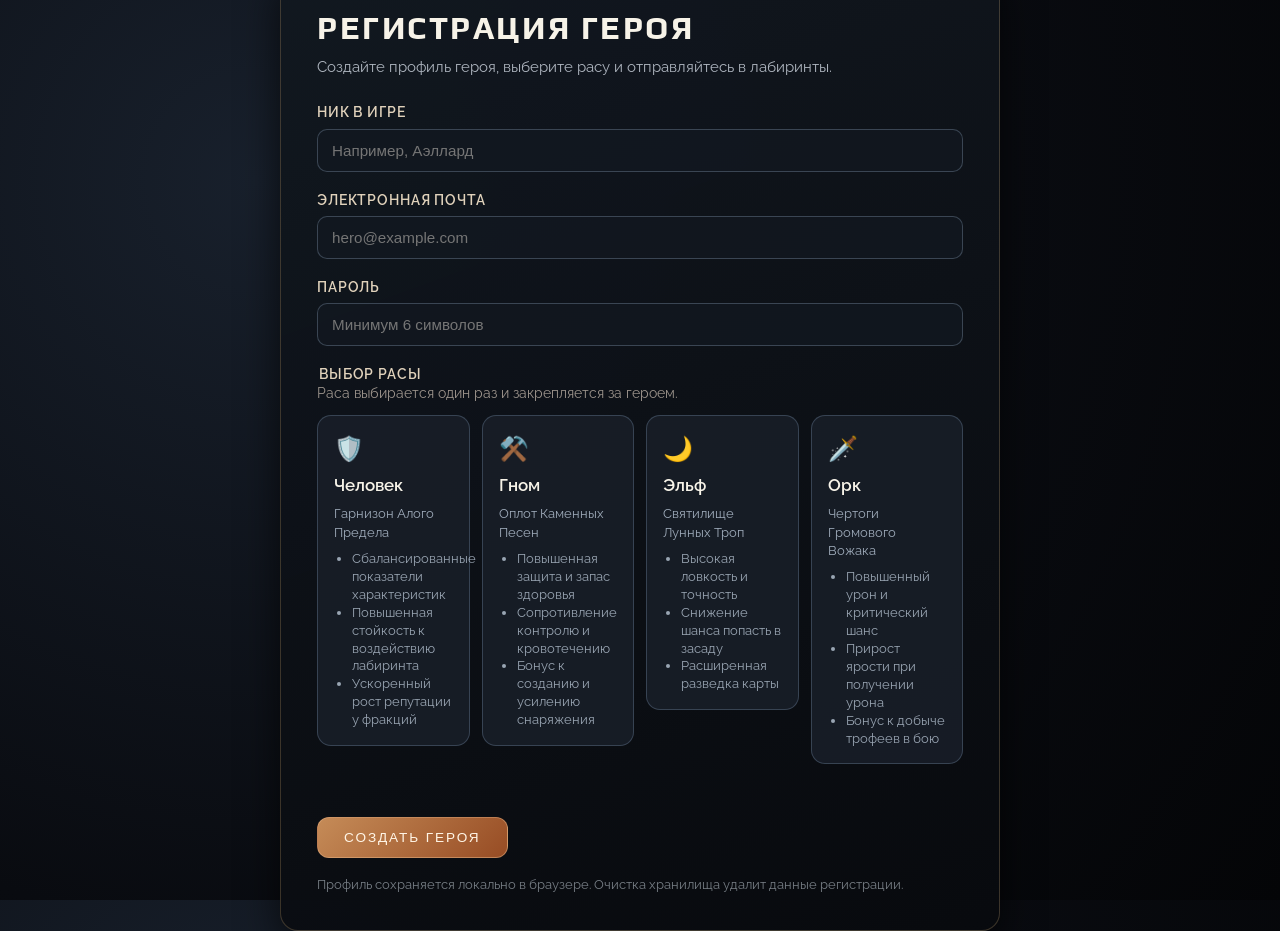
==== index.html @ 2b5ee511 "Reflow status controls and compress top panels" ====
<!DOCTYPE html>
<html lang="ru">
<head>
  <meta charset="UTF-8">
  <meta name="viewport" content="width=device-width, initial-scale=1.0">
  <title>Игровой клиент</title>
  <link rel="preconnect" href="https://fonts.googleapis.com">
  <link rel="preconnect" href="https://fonts.gstatic.com" crossorigin>
  <link href="https://fonts.googleapis.com/css2?family=Play:wght@400;700&family=Raleway:wght@400;600;700&display=swap" rel="stylesheet">
  <link rel="stylesheet" href="styles.css">
</head>
<body>
  <div class="desktop-backdrop">
    <div class="client-window" role="application" aria-label="Игровой клиент">
      <div class="client-frame">
        <aside class="client-sidebar" aria-label="Герой и спутники">
          <div class="portrait-slot portrait-slot--hero">
            <div class="portrait-image" aria-hidden="true"></div>
            <div class="portrait-bars">
              <div class="portrait-bar portrait-bar--hp"><span id="sidebar-hp" style="width: 78%"></span></div>
              <div class="portrait-bar portrait-bar--mp"><span id="sidebar-mp" style="width: 64%"></span></div>
            </div>
            <span class="portrait-name" id="hero-portrait-name" aria-live="polite"></span>
          </div>
          <div class="portrait-slot portrait-slot--companion">
            <div class="portrait-image" aria-hidden="true"></div>
            <div class="portrait-bars">
              <div class="portrait-bar portrait-bar--hp"><span style="width: 92%"></span></div>
              <div class="portrait-bar portrait-bar--mp"><span style="width: 48%"></span></div>
            </div>
            <span class="portrait-name">Лайриса</span>
          </div>
          <div class="portrait-slot portrait-slot--companion">
            <div class="portrait-image" aria-hidden="true"></div>
            <div class="portrait-bars">
              <div class="portrait-bar portrait-bar--hp"><span style="width: 55%"></span></div>
              <div class="portrait-bar portrait-bar--mp"><span style="width: 38%"></span></div>
            </div>
            <span class="portrait-name">Вэллар</span>
          </div>
        </aside>

        <div class="client-main">
          <section class="main-top" aria-label="Разведданные и карта">
            <aside class="intel-panel">
              <div class="intel-section">
                <h3>Противник</h3>
                <div class="enemy-card">
                  <header class="enemy-card__header">
                    <span class="enemy-card__name" id="enemy-name">—</span>
                    <span class="enemy-card__level">Ур. <span id="enemy-level">—</span></span>
                  </header>
                  <figure class="enemy-card__portrait">
                    <button type="button" class="enemy-card__portrait-button" id="enemy-portrait-button" aria-label="Открыть запись противника в бестиарии">
                      <img id="enemy-avatar" src="assets/monsters/default.svg" alt="Портрет противника" />
                    </button>
                  </figure>
                  <div class="enemy-card__bars">
                    <div class="resource-bar">
                      <label>НР</label>
                      <div class="resource-bar__track">
                        <div class="resource-bar__value resource-bar__value--enemy" data-bar="enemy-hp" data-current="0" data-max="0" style="--value:0"></div>
                        <span class="resource-bar__text" data-bar-text="enemy-hp">0 / 0</span>
                      </div>
                    </div>
                  </div>
                  <div class="enemy-card__intel" id="enemy-intel" hidden aria-hidden="true">
                    <p class="enemy-card__status" id="enemy-status">Разведданные обновляются…</p>
                    <dl class="enemy-stats">
                      <div><dt>Урон</dt><dd id="enemy-damage">—</dd></div>
                      <div><dt>Награда</dt><dd id="enemy-reward">—</dd></div>
                    </dl>
                  </div>
                </div>
              </div>
              <div class="intel-section">
                <h3>Действия</h3>
                <p id="action-readout" class="action-readout">Вы обнажаете клинок и готовитесь нанести удар.</p>
                <div class="action-buttons">
                  <button type="button" class="action-button" data-action="attack">Атака</button>
                  <button type="button" class="action-button" data-action="defend">Блок</button>
                  <button type="button" class="action-button" data-action="skill">Умение</button>
                  <button type="button" class="action-button" data-action="heal">Эликсир</button>
                </div>
                <div class="loot-panel">
                  <h4>Трофеи</h4>
                  <ul id="loot-list" class="loot-list"></ul>
                </div>
              </div>
            </aside>
            <div class="map-panel">
              <header class="panel-title">
                <h2>Лестница в Небеса</h2>
                <p id="map-location">Цитадель Алого Сумрака</p>
                <span class="panel-subtitle" id="map-coords">[07:07]</span>
              </header>
              <div class="map-viewport">
                <canvas id="labyrinth-canvas" width="520" height="320" aria-label="Лабиринт Империи"></canvas>
                <div id="map-overlay" class="map-overlay" aria-hidden="true"></div>
                <div class="map-avatar" id="map-avatar" aria-hidden="true">✢</div>
              </div>
              <div class="map-intel" id="map-intel">Центральная цитадель. Угроза: 12.</div>
              <div class="map-controls" role="group" aria-label="Управление передвижением">
                <button type="button" class="map-control" data-direction="north">▲</button>
                <div class="map-control__middle">
                  <button type="button" class="map-control" data-direction="west">◀</button>
                  <button type="button" class="map-control map-control--origin" data-direction="origin">⦿</button>
                  <button type="button" class="map-control" data-direction="east">▶</button>
                </div>
                <button type="button" class="map-control" data-direction="south">▼</button>
              </div>
            </div>
            <section class="main-log" aria-label="Журнал и чат">
              <header class="log-header">
                <div class="log-tabs" role="tablist">
                  <button type="button" class="log-tab is-active" data-log="combat" role="tab" aria-selected="true">Журнал боя</button>
                  <button type="button" class="log-tab" data-log="chat" role="tab" aria-selected="false">Чат</button>
                </div>
                <div class="log-status">
                  <span id="turn-indicator" class="status-tag">Ваш ход</span>
                  <span id="stance-indicator" class="status-tag status-tag--passive">Стойка: Бастион</span>
                </div>
              </header>
              <div class="log-viewport">
                <div class="log-panel is-active" data-log="combat" role="tabpanel" aria-hidden="false">
                  <ol id="combat-log" class="log-list"></ol>
                </div>
                <div class="log-panel" data-log="chat" role="tabpanel" aria-hidden="true">
                  <ol id="chat-log" class="log-list log-list--chat"></ol>
                </div>
              </div>
              <footer class="log-footer">
                <form id="chat-form" class="chat-form" autocomplete="off">
                  <label class="chat-form__label" for="chat-input">Сказать:</label>
                  <input id="chat-input" name="chat" type="text" maxlength="160" placeholder="Введите сообщение" required>
                  <button type="submit" class="chat-send">Отправить</button>
                </form>
              </footer>
            </section>
          </section>

          <header class="main-header" aria-label="Статус героя">
            <div class="main-header__status">
              <div class="resource-bars resource-bars--column">
                <div class="resource-bar">
                  <label for="health-bar">HP</label>
                  <div class="resource-bar__track">
                    <div id="health-bar" class="resource-bar__value resource-bar__value--hp" data-bar="player-hp" data-current="450" data-max="600" style="--value:0.75"></div>
                    <span class="resource-bar__text" data-bar-text="player-hp">450 / 600</span>
                  </div>
                </div>
                <div class="resource-bar">
                  <label for="mana-bar">MP</label>
                  <div class="resource-bar__track">
                    <div id="mana-bar" class="resource-bar__value resource-bar__value--mp" data-bar="player-mp" data-current="280" data-max="350" style="--value:0.8"></div>
                    <span class="resource-bar__text" data-bar-text="player-mp">280 / 350</span>
                  </div>
                </div>
                <div class="resource-bar">
                  <label for="xp-bar">XP</label>
                  <div class="resource-bar__track">
                    <div id="xp-bar" class="resource-bar__value resource-bar__value--xp" data-bar="player-xp" data-current="2400" data-max="3000" style="--value:0.8"></div>
                    <span class="resource-bar__text" data-bar-text="player-xp">2 400 / 3 000</span>
                  </div>
                </div>
              </div>
              <div class="main-header__commands" aria-label="Команды управления">
                <div class="command-grid">
                  <button type="button" class="command-button" data-command="inventory">Инвентарь</button>
                  <button type="button" class="command-button" data-command="codex">Кодекс</button>
                  <button type="button" class="command-button" data-command="skills">Навыки</button>
                  <button type="button" class="command-button" data-command="attributes">Характеристики</button>
                  <button type="button" class="command-button" data-command="quests">Квесты</button>
                  <button type="button" class="command-button" data-command="map">Карта</button>
                  <button type="button" class="command-button" data-command="help">Помощь</button>
                </div>
                <dl class="statline">
                  <div class="statline__currency" title="Золото">
                    <dt>
                      <span class="statline__icon" aria-hidden="true"></span>
                      <span class="sr-only">Золото</span>
                    </dt>
                    <dd id="player-gold">1 250</dd>
                  </div>
                </dl>
              </div>
            </div>
          </header>

        </div>
      </div>

      <div class="modal-layer is-hidden" id="race-modal" role="dialog" aria-modal="true" aria-labelledby="race-title" aria-hidden="true">
        <div class="modal-backdrop" data-dismiss="race"></div>
        <div class="modal-window race-window" role="document">
          <header class="modal-header race-header">
            <div class="race-header__titles">
              <h2 id="race-title">Выбор расы</h2>
              <p class="race-subtitle">Каждая культура открывает собственные пути развития.</p>
            </div>
            <button type="button" class="modal-close" id="race-close" aria-label="Закрыть окно выбора расы">✕</button>
          </header>
          <div class="race-body">
            <section class="race-selection" aria-label="Доступные расы">
              <ul id="race-list" class="race-grid" role="listbox" aria-labelledby="race-title"></ul>
            </section>
            <section class="race-details" aria-live="polite">
              <header class="race-details__header">
                <h3 id="race-detail-name">Выберите расу</h3>
                <p id="race-detail-origin" class="race-detail-meta"></p>
              </header>
              <p id="race-detail-description" class="race-detail-description">Откройте карточку слева, чтобы увидеть особенности и доступные навыки.</p>
              <ul id="race-detail-traits" class="race-traits"></ul>
              <div id="race-detail-skills" class="race-skills"></div>
              <button type="button" class="race-confirm" id="race-confirm" disabled>Подтвердить расу</button>
              <p id="race-lock-note" class="race-lock-note" hidden>Раса закрепится после регистрации героя.</p>
            </section>
          </div>
        </div>
      </div>
      <div class="modal-layer is-hidden" id="inventory-modal" role="dialog" aria-modal="true" aria-labelledby="inventory-title" aria-hidden="true">
        <div class="modal-backdrop" data-dismiss="inventory"></div>
        <div class="modal-window inventory-window" role="document">
          <header class="modal-header">
            <h2 id="inventory-title">Инвентарь</h2>
            <button type="button" class="modal-close" id="inventory-close" aria-label="Закрыть инвентарь">✕</button>
          </header>
          <div class="inventory-body">
            <aside class="inventory-summary">
              <div class="inventory-weight">
                <span class="inventory-weight__label">Вес</span>
                <span class="inventory-weight__value" id="inventory-weight">48 / 120</span>
              </div>
              <ul class="inventory-resources" id="inventory-resources">
                <li><span>Золото</span><span id="inventory-gold">1 250</span></li>
                <li><span>Эссенция</span><span id="inventory-essence">9 870</span></li>
                <li><span>Кристаллы</span><span id="inventory-crystals">1 240</span></li>
              </ul>
              <section class="inventory-equipment" aria-label="Экипировка героя">
                <h3 class="inventory-equipment__title">Экипировка</h3>
                <table class="equipment-table" role="presentation">
                  <tbody id="equipment-table-body"></tbody>
                </table>
                <p class="inventory-equipment__hint">Выберите предмет, чтобы посмотреть свойства или экипировать его.</p>
              </section>
            </aside>
            <div class="inventory-grid" id="inventory-grid" role="list" aria-label="Содержимое рюкзака"></div>
            <section class="inventory-details" aria-live="polite">
              <h3 id="inventory-item-name">Выберите предмет</h3>
              <p id="inventory-item-type" class="inventory-item-meta"></p>
              <p id="inventory-item-description" class="inventory-item-description">Кликните на ячейку, чтобы увидеть подробности.</p>
              <dl class="inventory-item-stats" id="inventory-item-stats"></dl>
              <div class="inventory-actions">
                <button type="button" class="inventory-action" data-inventory-action="equip">Экипировать</button>
                <button type="button" class="inventory-action" data-inventory-action="use">Использовать</button>
                <button type="button" class="inventory-action" data-inventory-action="drop">Выбросить</button>
              </div>
            </section>
          </div>
        </div>
      </div>
      <div class="modal-layer is-hidden" id="quests-modal" role="dialog" aria-modal="true" aria-labelledby="quests-title" aria-hidden="true">
        <div class="modal-backdrop" data-dismiss="quests"></div>
        <div class="modal-window quests-window" role="document">
          <header class="modal-header quests-header">
            <h2 id="quests-title">Квестовая доска</h2>
            <div class="quests-filters" role="tablist">
              <button type="button" class="quests-filter is-active" role="tab" aria-selected="true" data-quest-filter="active">Активные</button>
              <button type="button" class="quests-filter" role="tab" aria-selected="false" data-quest-filter="available">Доступные</button>
              <button type="button" class="quests-filter" role="tab" aria-selected="false" data-quest-filter="completed">Завершённые</button>
              <button type="button" class="quests-filter" role="tab" aria-selected="false" data-quest-filter="all">Все</button>
            </div>
            <button type="button" class="modal-close" id="quests-close" aria-label="Закрыть квестовую доску">✕</button>
          </header>
          <div class="quests-body">
            <aside class="quests-list" aria-label="Список заданий">
              <ul id="quests-list" class="quests-entries" role="listbox" aria-labelledby="quests-title"></ul>
            </aside>
            <section class="quests-details" aria-live="polite">
              <header class="quests-details__header">
                <div class="quests-details__title">
                  <h3 id="quests-entry-name">Выберите задание</h3>
                  <p id="quests-entry-meta" class="quests-entry-meta"></p>
                </div>
                <span id="quests-entry-status" class="quests-status-badge">—</span>
              </header>
              <p id="quests-entry-description" class="quests-entry-description">Откройте запись слева, чтобы увидеть цели и награды.</p>
              <section class="quests-section" aria-labelledby="quests-objectives-title">
                <h4 id="quests-objectives-title">Задачи</h4>
                <ul id="quests-objectives" class="quests-objectives"></ul>
              </section>
              <section class="quests-section" aria-labelledby="quests-rewards-title">
                <h4 id="quests-rewards-title">Награды</h4>
                <ul id="quests-rewards" class="quests-rewards"></ul>
              </section>
              <div class="quests-actions">
                <button type="button" class="quests-action" id="quest-track-button">Отслеживать</button>
              </div>
            </section>
          </div>
        </div>
      </div>
      <div class="modal-layer is-hidden" id="skills-modal" role="dialog" aria-modal="true" aria-labelledby="skills-title" aria-hidden="true">
        <div class="modal-backdrop" data-dismiss="skills"></div>
        <div class="modal-window skills-window" role="document">
          <header class="modal-header skills-header">
            <div class="skills-title-group">
              <h2 id="skills-title">Древо навыков</h2>
              <div class="skills-summary" aria-live="polite">
                <span>Очков доступно: <strong id="skill-points-available">0</strong></span>
                <span>Потрачено: <strong id="skill-points-spent">0</strong></span>
              </div>
            </div>
            <button type="button" class="modal-close" id="skills-close" aria-label="Закрыть древо навыков">✕</button>
          </header>
          <div class="skills-body">
            <section class="skills-tree" id="skills-tree" role="listbox" aria-label="Навыки героя"></section>
            <aside class="skills-details" aria-live="polite">
              <header class="skills-details__header">
                <h3 id="skill-detail-name">Выберите навык</h3>
                <span id="skill-detail-cost" class="skills-cost-badge">—</span>
              </header>
              <p id="skill-detail-description" class="skills-detail-description">Кликните на ячейку в древе, чтобы узнать подробности и изучить навык.</p>
              <dl id="skill-detail-effects" class="skills-effects"></dl>
              <div id="skill-detail-requirements" class="skills-requirements"></div>
              <div class="skills-actions">
                <button type="button" class="skills-action" data-skill-action="learn">Изучить</button>
                <button type="button" class="skills-action skills-action--ghost" data-skill-action="reset">Сбросить</button>
              </div>
            </aside>
          </div>
        </div>
      </div>
      <div class="client-footer">
        <span class="footer-badge">v 4.0.1</span>
        <span class="footer-text">Игровой клиент</span>
      </div>
    </div>
  </div>
  <div class="modal-layer is-hidden" id="attributes-modal" role="dialog" aria-modal="true" aria-labelledby="attributes-title" aria-hidden="true">
    <div class="modal-backdrop" data-dismiss="attributes"></div>
    <div class="modal-window attributes-window" role="document">
      <header class="modal-header attributes-header">
        <h2 id="attributes-title">Характеристики</h2>
        <button type="button" class="modal-close" id="attributes-close" aria-label="Закрыть окно характеристик">✕</button>
      </header>
      <div class="attributes-body" aria-live="polite">
        <p class="attributes-intro">Базовые показатели героя, влияющие на бой и исследования.</p>
        <dl class="attributes-list">
          <div><dt>Сила</dt><dd id="player-strength">45</dd></div>
          <div><dt>Ловкость</dt><dd id="player-agility">52</dd></div>
          <div><dt>Защита</dt><dd id="player-defense">38</dd></div>
        </dl>
      </div>
    </div>
  </div>
  <div class="modal-layer is-hidden" id="codex-modal" role="dialog" aria-modal="true" aria-labelledby="codex-title" aria-hidden="true">
    <div class="modal-backdrop" data-dismiss="codex"></div>
    <div class="modal-window codex-window" role="document">
      <header class="modal-header codex-header">
        <h2 id="codex-title">Кодекс</h2>
        <div class="codex-tabs" role="tablist">
          <button type="button" class="codex-tab is-active" role="tab" aria-selected="true" data-codex-tab="monsters">Бестиарий</button>
          <button type="button" class="codex-tab" role="tab" aria-selected="false" data-codex-tab="locations">Локации</button>
          <button type="button" class="codex-tab" role="tab" aria-selected="false" data-codex-tab="loot">Трофеи</button>
        </div>
        <button type="button" class="modal-close" id="codex-close" aria-label="Закрыть кодекс">✕</button>
      </header>
      <div class="codex-body">
        <aside class="codex-list" aria-label="Записи кодекса">
          <ul id="codex-list" class="codex-entries" role="listbox" aria-labelledby="codex-title"></ul>
        </aside>
        <section class="codex-details" id="codex-details" aria-live="polite">
          <header class="codex-details__header">
            <h3 id="codex-entry-name">Выберите запись</h3>
            <p id="codex-entry-meta" class="codex-entry-meta"></p>
          </header>
          <p id="codex-entry-description" class="codex-entry-description">Откройте запись из списка слева, чтобы узнать подробности.</p>
          <dl id="codex-entry-stats" class="codex-entry-stats"></dl>
          <div id="codex-entry-extra" class="codex-entry-extra"></div>
        </section>
      </div>
    </div>
  </div>
  <script src="script.js" defer></script>
</body>
</html>
---- styles.css ----
:root {
  color-scheme: dark;
  --bg-deep: #0c0f14;
  --bg-panel: #1c232d;
  --bg-panel-light: #212b36;
  --bg-highlight: rgba(255, 255, 255, 0.08);
  --border-brass: #c19a5b;
  --border-iron: #374150;
  --accent-red: #b30f2a;
  --accent-gold: #d5b36c;
  --accent-blue: #3f79c9;
  --accent-green: #3fa168;
  --text-bright: #f7f3e8;
  --text-dim: #aeb7c3;
  --shadow-strong: 0 14px 40px rgba(0, 0, 0, 0.65);
  --shadow-soft: 0 6px 18px rgba(0, 0, 0, 0.4);
  font-family: 'Raleway', 'Play', sans-serif;
}

* {
  box-sizing: border-box;
}

html, body {
  height: 100%;
  margin: 0;
  background: radial-gradient(circle at 20% 20%, #18202c 0%, #090b10 60%, #040507 100%);
  color: var(--text-bright);
  font-family: 'Raleway', 'Play', sans-serif;
  line-height: 1.4;
}

.desktop-backdrop {
  width: 100%;
  height: 100%;
  min-height: 100vh;
  display: flex;
  align-items: stretch;
  justify-content: stretch;
}

.client-window {
  flex: 1;
  width: 100%;
  min-height: 100vh;
  display: flex;
  flex-direction: column;
  background: linear-gradient(160deg, #10151c 0%, #07090d 70%, #030408 100%);
  border: 2px solid #000;
  border-radius: 0;
  box-shadow: var(--shadow-strong);
  position: relative;
}

.client-window::before {
  content: '';
  position: absolute;
  inset: 8px;
  border-radius: 0;
  border: 1px solid rgba(255, 255, 255, 0.08);
  pointer-events: none;
}

.client-frame {
  flex: 1;
  display: flex;
  padding: 28px;
  gap: 24px;
}

.client-sidebar {
  width: 160px;
  background: linear-gradient(180deg, rgba(38, 48, 60, 0.9) 0%, rgba(20, 26, 33, 0.95) 100%);
  border: 1px solid rgba(255, 255, 255, 0.06);
  border-radius: 10px;
  padding: 12px;
  display: flex;
  flex-direction: column;
  gap: 12px;
  box-shadow: var(--shadow-soft);
}

.portrait-slot {
  display: flex;
  flex-direction: column;
  align-items: center;
  justify-content: flex-start;
  gap: 10px;
  background: rgba(12, 16, 22, 0.82);
  border: 1px solid rgba(255, 255, 255, 0.08);
  border-radius: 9px;
  padding: 12px 12px 18px;
  position: relative;
  overflow: hidden;
  width: 100%;
}

.portrait-slot::after {
  content: '';
  position: absolute;
  inset: 0;
  border-radius: inherit;
  border: 1px solid rgba(255, 255, 255, 0.05);
  pointer-events: none;
}

.portrait-slot--hero {
  background: linear-gradient(160deg, rgba(60, 30, 30, 0.75) 0%, rgba(20, 25, 34, 0.92) 100%);
}

.portrait-image {
  width: calc(100% - 6px);
  aspect-ratio: 3 / 4;
  border-radius: 8px;
  background: radial-gradient(circle at 50% 20%, #f8e8b9 0%, #b9582a 45%, #26110a 100%);
  box-shadow: inset 0 0 14px rgba(0, 0, 0, 0.85);
  flex-shrink: 0;
}

.portrait-name {
  position: absolute;
  left: 14px;
  right: 14px;
  bottom: 10px;
  font-family: 'Play', sans-serif;
  font-size: 0.92rem;
  text-transform: uppercase;
  letter-spacing: 0.04em;
  text-align: center;
  opacity: 0;
  transform: translateY(6px);
  transition: opacity 0.2s ease, transform 0.2s ease;
  pointer-events: none;
}

.portrait-bars {
  display: grid;
  gap: 4px;
  width: 100%;
}

.portrait-bar {
  position: relative;
  height: 6px;
  background: rgba(0, 0, 0, 0.4);
  border-radius: 999px;
  overflow: hidden;
}

.portrait-bar span {
  display: block;
  height: 100%;
  background: linear-gradient(90deg, rgba(255, 255, 255, 0.6), rgba(255, 255, 255, 0));
}

.portrait-bar--hp span {
  background: linear-gradient(90deg, #cc2d3c 0%, #7a121d 100%);
}

.portrait-bar--mp span {
  background: linear-gradient(90deg, #3476d2 0%, #14335e 100%);
}

.portrait-slot:hover .portrait-name,
.portrait-slot:focus-within .portrait-name {
  opacity: 1;
  transform: translateY(0);
}

.client-main {
  flex: 1;
  display: flex;
  flex-direction: column;
  gap: 24px;
}

.main-header {
  display: flex;
  justify-content: flex-start;
  background: linear-gradient(180deg, rgba(36, 46, 60, 0.92), rgba(22, 28, 36, 0.95));
  border: 1px solid rgba(255, 255, 255, 0.08);
  border-radius: 12px;
  padding: 16px 20px;
  box-shadow: var(--shadow-soft);
  min-height: 150px;
}

.main-header__status {
  width: 100%;
  display: grid;
  grid-template-columns: minmax(0, 190px) minmax(0, 1fr);
  gap: 24px;
  align-items: start;
}

.resource-bars {
  display: flex;
  flex-direction: column;
  gap: 12px;
}

.resource-bars--column {
  gap: 14px;
}

.main-header__commands {
  display: flex;
  flex-direction: column;
  gap: 16px;
  align-items: flex-start;
}

.main-header__commands .statline {
  max-width: 260px;
}

.command-grid {
  display: grid;
  grid-template-columns: repeat(2, minmax(120px, 1fr));
  gap: 10px 14px;
  width: 100%;
}

.resource-bar {
  display: flex;
  flex-direction: column;
  gap: 4px;
  font-size: 0.78rem;
}

.resource-bar label {
  color: var(--text-dim);
}

.resource-bar__track {
  position: relative;
  height: 16px;
  border-radius: 999px;
  background: rgba(0, 0, 0, 0.55);
  border: 1px solid rgba(255, 255, 255, 0.06);
  overflow: hidden;
}

.resource-bar__value {
  position: absolute;
  inset: 0;
  transform-origin: left center;
  transform: scaleX(var(--value, 1));
  transition: transform 0.4s ease;
}

.resource-bar__value--hp {
  background: linear-gradient(90deg, #ff4040 0%, #8c1c1c 100%);
}

.resource-bar__value--mp {
  background: linear-gradient(90deg, #3f8ae0 0%, #1c3f74 100%);
}

.resource-bar__value--xp {
  background: linear-gradient(90deg, #f5c86a 0%, #9e6f22 100%);
}

.resource-bar__value--enemy {
  background: linear-gradient(90deg, #c54c5b 0%, #511d24 100%);
}

.resource-bar__text {
  position: absolute;
  inset: 0;
  display: flex;
  align-items: center;
  justify-content: center;
  font-size: 0.7rem;
  font-family: 'Play', sans-serif;
}

.statline {
  display: grid;
  grid-template-columns: repeat(auto-fit, minmax(140px, 1fr));
  gap: 10px 16px;
  margin: 0;
  font-size: 0.8rem;
}

.statline div {
  display: flex;
  gap: 6px;
  align-items: baseline;
}

.statline dt {
  color: var(--text-dim);
  font-weight: 600;
}

.statline dd {
  margin: 0;
  font-family: 'Play', sans-serif;
}

.statline__currency {
  display: flex;
  align-items: center;
  gap: 10px;
  cursor: default;
}

.statline__currency dt {
  display: flex;
  align-items: center;
}

.statline__currency dd {
  font-size: 0.9rem;
  letter-spacing: 0.04em;
}

.statline__icon {
  width: 20px;
  height: 20px;
  border-radius: 50%;
  background: radial-gradient(circle at 30% 30%, #fff4b0 0%, #ffd75a 40%, #f3aa3d 70%, #ba6d1a 100%);
  box-shadow: 0 0 6px rgba(255, 204, 85, 0.6), inset 0 0 4px rgba(255, 255, 255, 0.4);
  border: 1px solid rgba(255, 196, 65, 0.5);
}

.sr-only {
  position: absolute;
  width: 1px;
  height: 1px;
  padding: 0;
  margin: -1px;
  overflow: hidden;
  clip: rect(0, 0, 0, 0);
  white-space: nowrap;
  border: 0;
}

.main-top {
  display: grid;
  grid-template-columns: minmax(240px, 0.85fr) minmax(480px, 1.2fr) minmax(300px, 0.95fr);
  gap: 24px;
  min-height: 320px;
  align-items: stretch;
  grid-template-areas: 'intel map log';
}

.map-panel,
.intel-panel {
  background: linear-gradient(180deg, rgba(31, 39, 50, 0.92), rgba(17, 22, 28, 0.94));
  border: 1px solid rgba(255, 255, 255, 0.08);
  border-radius: 12px;
  padding: 16px;
  box-shadow: var(--shadow-soft);
  display: flex;
  flex-direction: column;
  gap: 14px;
  height: 100%;
}

.intel-panel {
  grid-area: intel;
}

.map-panel {
  grid-area: map;
}

.main-log {
  grid-area: log;
}

.panel-title h2 {
  margin: 0;
  font-size: 1.1rem;
  letter-spacing: 0.05em;
  text-transform: uppercase;
}

.panel-title p {
  margin: 2px 0 0;
  color: var(--accent-gold);
  font-family: 'Play', sans-serif;
}

.panel-subtitle {
  font-size: 0.8rem;
  color: var(--text-dim);
}

.map-viewport {
  position: relative;
  width: 100%;
  min-height: 280px;
  flex: 1;
  border-radius: 10px;
  overflow: hidden;
  border: 1px solid rgba(255, 255, 255, 0.12);
  background: radial-gradient(circle at 60% 20%, rgba(163, 183, 201, 0.08), rgba(0, 0, 0, 0.75));
}

#labyrinth-canvas {
  width: 100%;
  height: 100%;
  display: block;
  filter: contrast(1.05) saturate(1.15);
}

.map-overlay {
  position: absolute;
  inset: 0;
  pointer-events: none;
}

.map-node {
  position: absolute;
  width: 14px;
  height: 14px;
  border-radius: 50%;
  border: 1px solid rgba(0, 0, 0, 0.7);
  background: var(--accent-blue);
  transform: translate(-50%, -50%);
  pointer-events: auto;
  cursor: pointer;
  transition: transform 0.2s ease, box-shadow 0.2s ease;
  z-index: 5;
}

.map-node[data-type="stronghold"] {
  background: var(--accent-gold);
  box-shadow: 0 0 12px rgba(213, 179, 108, 0.6);
}

.map-node[data-type="encounter"] {
  background: var(--accent-red);
  box-shadow: 0 0 12px rgba(179, 15, 42, 0.6);
}

.map-node[data-type="step"] {
  background: var(--accent-blue);
}

.map-node[data-type="treasure"] {
  background: var(--accent-green);
  box-shadow: 0 0 12px rgba(63, 161, 104, 0.6);
}

.map-node:hover,
.map-node.is-adjacent {
  transform: translate(-50%, -50%) scale(1.2);
  box-shadow: 0 0 12px rgba(255, 255, 255, 0.4);
}

.map-node.is-current {
  background: var(--text-bright);
  box-shadow: 0 0 14px rgba(255, 255, 255, 0.8);
}

.map-node.has-quest {
  border-color: rgba(236, 196, 112, 0.85);
  box-shadow: 0 0 14px rgba(236, 196, 112, 0.6);
}

.map-node.is-current.has-quest {
  box-shadow: 0 0 16px rgba(255, 255, 255, 0.85), 0 0 20px rgba(236, 196, 112, 0.55);
}

.map-avatar {
  position: absolute;
  width: 18px;
  height: 18px;
  border-radius: 50%;
  background: rgba(255, 255, 255, 0.14);
  border: 1px solid rgba(255, 255, 255, 0.3);
  display: grid;
  place-items: center;
  font-size: 0.8rem;
  color: var(--accent-red);
  pointer-events: none;
  transform: translate(-50%, -50%);
  text-shadow: 0 0 6px rgba(179, 15, 42, 0.8);
  z-index: 6;
}

.map-intel {
  min-height: 46px;
  background: rgba(0, 0, 0, 0.35);
  border-radius: 8px;
  border: 1px solid rgba(255, 255, 255, 0.08);
  padding: 10px 12px;
  font-size: 0.82rem;
  color: var(--text-dim);
}

.map-controls {
  display: flex;
  flex-direction: column;
  align-items: center;
  gap: 6px;
}

.map-control__middle {
  display: flex;
  gap: 6px;
}

.map-control {
  width: 42px;
  height: 36px;
  border-radius: 6px;
  border: 1px solid rgba(255, 255, 255, 0.16);
  background: linear-gradient(180deg, rgba(65, 79, 101, 0.95), rgba(31, 39, 50, 0.95));
  color: var(--text-bright);
  font-size: 1rem;
  cursor: pointer;
  transition: transform 0.15s ease, box-shadow 0.2s ease;
}

.map-control:hover {
  transform: translateY(-1px);
  box-shadow: 0 4px 12px rgba(0, 0, 0, 0.4);
}

.map-control--origin {
  color: var(--accent-gold);
}

.intel-panel {
  width: 100%;
  gap: 18px;
}

.intel-section h3 {
  margin: 0;
  font-size: 0.95rem;
  text-transform: uppercase;
  letter-spacing: 0.05em;
  border-bottom: 1px solid rgba(255, 255, 255, 0.12);
  padding-bottom: 6px;
}

.enemy-card {
  background: rgba(0, 0, 0, 0.35);
  border-radius: 10px;
  border: 1px solid rgba(255, 255, 255, 0.08);
  padding: 12px;
  display: grid;
  gap: 12px;
  align-content: start;
}

.enemy-card__header {
  display: flex;
  justify-content: space-between;
  font-family: 'Play', sans-serif;
  font-size: 0.95rem;
}

.enemy-card__portrait {
  position: relative;
  width: 100%;
  aspect-ratio: 5 / 2;
  margin: 0;
  border-radius: 14px;
  overflow: hidden;
  border: 1px solid rgba(255, 255, 255, 0.12);
  background: radial-gradient(circle at 50% 30%, rgba(255, 255, 255, 0.08), rgba(0, 0, 0, 0.55));
}

.enemy-card__portrait-button {
  width: 100%;
  height: 100%;
  display: block;
  border: none;
  padding: 0;
  margin: 0;
  background: transparent;
  cursor: pointer;
  border-radius: inherit;
}

.enemy-card__portrait-button:focus-visible {
  outline: 2px solid rgba(206, 162, 91, 0.85);
  outline-offset: 2px;
}

.enemy-card__portrait img {
  width: 100%;
  height: 100%;
  object-fit: cover;
  filter: drop-shadow(0 6px 12px rgba(0, 0, 0, 0.55));
}

.enemy-card__intel {
  display: none;
}

.enemy-card__bars {
  display: grid;
  gap: 4px;
}

.enemy-card__bars .resource-bar {
  margin: 0;
}

.enemy-card__bars label {
  font-size: 0.75rem;
}

@media (max-width: 1024px) {
  .enemy-card__portrait {
    border-radius: 12px;
  }
}

.action-readout {
  font-size: 0.82rem;
  min-height: 38px;
  color: var(--text-dim);
}

.action-buttons {
  display: grid;
  grid-template-columns: repeat(2, minmax(0, 1fr));
  gap: 8px;
}

.action-button {
  border-radius: 8px;
  border: 1px solid rgba(255, 255, 255, 0.14);
  padding: 8px 10px;
  background: linear-gradient(180deg, rgba(163, 56, 56, 0.92), rgba(94, 24, 24, 0.95));
  color: var(--text-bright);
  font-family: 'Play', sans-serif;
  font-size: 0.86rem;
  letter-spacing: 0.03em;
  cursor: pointer;
  transition: transform 0.15s ease, box-shadow 0.2s ease;
}

.action-button:nth-child(2) {
  background: linear-gradient(180deg, rgba(74, 104, 150, 0.92), rgba(29, 44, 68, 0.95));
}

.action-button:nth-child(3) {
  background: linear-gradient(180deg, rgba(132, 71, 162, 0.9), rgba(54, 29, 72, 0.95));
}

.action-button:nth-child(4) {
  background: linear-gradient(180deg, rgba(69, 128, 88, 0.92), rgba(29, 62, 40, 0.95));
}

.action-button:disabled {
  opacity: 0.6;
  cursor: not-allowed;
}

.loot-panel {
  background: rgba(0, 0, 0, 0.32);
  border-radius: 10px;
  border: 1px solid rgba(255, 255, 255, 0.08);
  padding: 10px 12px;
  display: flex;
  flex-direction: column;
  gap: 8px;
}

.loot-panel h4 {
  margin: 0;
  font-size: 0.85rem;
  letter-spacing: 0.04em;
}

.loot-list {
  list-style: none;
  margin: 0;
  padding: 0;
  display: grid;
  gap: 6px;
  max-height: 110px;
  overflow-y: auto;
}

.loot-item {
  font-size: 0.78rem;
  display: flex;
  justify-content: space-between;
  gap: 8px;
}

.loot-item__name {
  display: flex;
  gap: 6px;
}

.loot-item[data-rarity="uncommon"] {
  color: #6fd0ff;
}

.loot-item[data-rarity="rare"] {
  color: #caa5ff;
}

.loot-item[data-rarity="epic"] {
  color: #ffd06f;
}

.loot-item[data-rarity="legendary"] {
  color: #ff835b;
}

.main-log {
  height: 100%;
  min-height: 360px;
  display: flex;
  flex-direction: column;
  background: linear-gradient(180deg, rgba(32, 40, 50, 0.9), rgba(12, 16, 22, 0.95));
  border: 1px solid rgba(255, 255, 255, 0.08);
  border-radius: 12px;
  box-shadow: var(--shadow-soft);
}

.log-header {
  display: flex;
  justify-content: space-between;
  padding: 12px 16px;
  border-bottom: 1px solid rgba(255, 255, 255, 0.08);
}

.log-tabs {
  display: flex;
  gap: 8px;
}

.log-tab {
  background: rgba(0, 0, 0, 0.45);
  color: var(--text-dim);
  border: 1px solid rgba(255, 255, 255, 0.08);
  border-radius: 20px;
  padding: 6px 16px;
  cursor: pointer;
  font-size: 0.78rem;
  letter-spacing: 0.04em;
  transition: background 0.2s ease, color 0.2s ease;
}

.log-tab.is-active {
  background: rgba(179, 15, 42, 0.75);
  color: var(--text-bright);
}

.log-status {
  display: flex;
  gap: 10px;
  align-items: center;
}

.status-tag {
  padding: 4px 10px;
  background: rgba(0, 0, 0, 0.45);
  border-radius: 999px;
  font-size: 0.72rem;
  letter-spacing: 0.04em;
  border: 1px solid rgba(255, 255, 255, 0.08);
}

.status-tag--passive {
  color: var(--accent-gold);
}

.log-viewport {
  flex: 1;
  position: relative;
  padding: 12px;
  display: grid;
  min-height: 260px;
}

.log-panel {
  position: absolute;
  inset: 12px;
  background: rgba(0, 0, 0, 0.38);
  border-radius: 10px;
  border: 1px solid rgba(255, 255, 255, 0.06);
  padding: 14px;
  overflow-y: auto;
  opacity: 0;
  pointer-events: none;
  transition: opacity 0.2s ease;
}

.log-panel.is-active {
  opacity: 1;
  pointer-events: auto;
}

.modal-layer {
  position: absolute;
  inset: 0;
  display: flex;
  align-items: center;
  justify-content: center;
  z-index: 40;
  opacity: 1;
  pointer-events: auto;
  visibility: visible;
  transition: opacity 0.2s ease;
}

.modal-layer.is-hidden {
  opacity: 0;
  pointer-events: none;
  visibility: hidden;
}

.modal-backdrop {
  position: absolute;
  inset: 0;
  background: radial-gradient(circle at 50% 40%, rgba(22, 28, 36, 0.92), rgba(8, 10, 14, 0.94));
  border-radius: 12px;
  backdrop-filter: blur(4px);
}

.modal-window {
  position: relative;
  width: 760px;
  max-width: calc(100% - 80px);
  background: linear-gradient(160deg, rgba(16, 20, 28, 0.95) 0%, rgba(6, 9, 15, 0.98) 100%);
  border: 1px solid rgba(255, 255, 255, 0.12);
  border-radius: 14px;
  box-shadow: 0 24px 40px rgba(0, 0, 0, 0.45);
  padding: 24px 28px;
  display: flex;
  flex-direction: column;
  gap: 20px;
}

.modal-header {
  display: flex;
  align-items: center;
  justify-content: space-between;
  gap: 16px;
}

.modal-header h2 {
  font-size: 1.4rem;
  letter-spacing: 0.04em;
  text-transform: uppercase;
}

.modal-close {
  width: 32px;
  height: 32px;
  border-radius: 50%;
  border: 1px solid rgba(255, 255, 255, 0.16);
  background: rgba(10, 14, 22, 0.8);
  color: var(--text-secondary);
  font-size: 1.1rem;
  display: grid;
  place-items: center;
  cursor: pointer;
  transition: transform 0.2s ease, border-color 0.2s ease;
}

.modal-close:hover {
  transform: scale(1.05);
  border-color: rgba(255, 255, 255, 0.32);
}

.attributes-window {
  max-width: 420px;
}

.attributes-header {
  align-items: center;
}

.attributes-body {
  display: flex;
  flex-direction: column;
  gap: 16px;
}

.attributes-intro {
  margin: 0;
  color: var(--text-dim);
  font-size: 0.9rem;
}

.attributes-list {
  display: grid;
  grid-template-columns: repeat(auto-fit, minmax(160px, 1fr));
  gap: 12px;
  margin: 0;
}

.attributes-list div {
  display: flex;
  justify-content: space-between;
  align-items: baseline;
  padding: 12px;
  border-radius: 10px;
  background: linear-gradient(180deg, rgba(37, 47, 61, 0.9), rgba(23, 29, 38, 0.95));
  border: 1px solid rgba(255, 255, 255, 0.06);
}

.attributes-list dt {
  margin: 0;
  color: var(--text-dim);
  font-weight: 600;
}

.attributes-list dd {
  margin: 0;
  font-family: 'Play', sans-serif;
  font-size: 1rem;
  color: var(--text-bright);
}

.inventory-window {
  border-image: linear-gradient(180deg, rgba(194, 164, 88, 0.52), rgba(86, 64, 32, 0.52)) 1;
  border-width: 1px;
  border-style: solid;
}

.codex-window {
  width: min(960px, 90vw);
  max-height: min(640px, 90vh);
  display: flex;
  flex-direction: column;
  border-image: linear-gradient(180deg, rgba(148, 178, 224, 0.55), rgba(56, 84, 126, 0.55)) 1;
  border-width: 1px;
  border-style: solid;
}

.codex-header {
  gap: 18px;
  align-items: center;
}

.codex-tabs {
  display: inline-flex;
  align-items: center;
  gap: 10px;
  padding: 6px;
  border-radius: 999px;
  background: rgba(24, 34, 52, 0.72);
  border: 1px solid rgba(120, 150, 210, 0.32);
  box-shadow: inset 0 0 14px rgba(0, 0, 0, 0.35);
}

.codex-tab {
  position: relative;
  padding: 8px 16px;
  font-size: 0.82rem;
  text-transform: uppercase;
  letter-spacing: 0.12em;
  border: none;
  border-radius: 999px;
  background: transparent;
  color: rgba(200, 214, 255, 0.68);
  cursor: pointer;
  transition: color 0.2s ease, background 0.2s ease;
}

.codex-tab.is-active {
  background: linear-gradient(135deg, rgba(64, 114, 196, 0.9), rgba(32, 58, 108, 0.9));
  color: #ffffff;
  box-shadow: 0 6px 16px rgba(18, 34, 66, 0.35);
}

.codex-body {
  display: grid;
  grid-template-columns: minmax(220px, 260px) 1fr;
  align-items: stretch;
  gap: 24px;
  padding: 26px;
  flex: 1 1 auto;
  min-height: 0;
}

.quests-window {
  width: min(980px, 92vw);
  max-height: min(640px, 90vh);
  display: flex;
  flex-direction: column;
  border-image: linear-gradient(180deg, rgba(212, 154, 84, 0.6), rgba(96, 52, 24, 0.6)) 1;
  border-width: 1px;
  border-style: solid;
}

.quests-header {
  display: flex;
  align-items: center;
  gap: 18px;
}

.quests-filters {
  display: inline-flex;
  align-items: center;
  gap: 10px;
  padding: 6px;
  border-radius: 999px;
  background: rgba(44, 32, 18, 0.8);
  border: 1px solid rgba(222, 162, 102, 0.35);
  box-shadow: inset 0 0 14px rgba(0, 0, 0, 0.42);
}

.quests-filter {
  padding: 8px 16px;
  font-size: 0.82rem;
  text-transform: uppercase;
  letter-spacing: 0.12em;
  border: none;
  border-radius: 999px;
  background: transparent;
  color: rgba(244, 204, 154, 0.7);
  cursor: pointer;
  transition: color 0.2s ease, background 0.2s ease;
}

.quests-filter.is-active {
  background: linear-gradient(135deg, rgba(204, 132, 64, 0.88), rgba(132, 64, 24, 0.88));
  color: #fff5e6;
  box-shadow: 0 6px 16px rgba(68, 34, 14, 0.35);
}

.quests-body {
  display: grid;
  grid-template-columns: minmax(240px, 280px) 1fr;
  gap: 26px;
  padding: 26px;
}

.skills-window {
  width: min(980px, 92vw);
  max-height: min(640px, 90vh);
  display: flex;
  flex-direction: column;
  border-image: linear-gradient(180deg, rgba(160, 70, 160, 0.6), rgba(54, 18, 74, 0.6)) 1;
  border-width: 1px;
  border-style: solid;
}

.skills-header {
  display: flex;
  align-items: flex-start;
  justify-content: space-between;
  gap: 18px;
}

.skills-title-group {
  display: flex;
  flex-direction: column;
  gap: 8px;
}

.skills-summary {
  display: inline-flex;
  gap: 18px;
  font-size: 0.85rem;
  letter-spacing: 0.04em;
  color: rgba(232, 210, 255, 0.8);
}

.skills-body {
  display: grid;
  grid-template-columns: minmax(320px, 3fr) minmax(220px, 2fr);
  gap: 26px;
  padding: 26px;
}

.skills-tree {
  display: grid;
  grid-template-columns: repeat(var(--skill-columns, 3), minmax(0, 1fr));
  grid-auto-rows: 120px;
  gap: 18px;
  padding: 20px;
  border-radius: 16px;
  background: linear-gradient(180deg, rgba(42, 22, 58, 0.82), rgba(14, 8, 20, 0.92));
  border: 1px solid rgba(162, 88, 198, 0.32);
  box-shadow: inset 0 0 18px rgba(0, 0, 0, 0.45);
  overflow-y: auto;
}

.skills-placeholder {
  grid-column: 1 / -1;
  text-align: center;
  color: rgba(214, 194, 240, 0.7);
  font-size: 0.9rem;
}

.skill-node {
  position: relative;
  display: flex;
  flex-direction: column;
  align-items: center;
  justify-content: center;
  gap: 10px;
  padding: 16px;
  border-radius: 14px;
  border: 1px solid rgba(180, 120, 220, 0.35);
  background: radial-gradient(circle at top, rgba(120, 70, 160, 0.32), rgba(24, 10, 42, 0.88));
  color: rgba(242, 226, 255, 0.9);
  font-size: 0.85rem;
  text-transform: uppercase;
  letter-spacing: 0.08em;
  cursor: pointer;
  transition: transform 0.2s ease, border-color 0.2s ease, box-shadow 0.2s ease;
}

.skill-node:hover {
  transform: translateY(-4px);
  border-color: rgba(212, 148, 255, 0.6);
  box-shadow: 0 12px 20px rgba(40, 18, 60, 0.45);
}

.skill-node.is-active {
  border-color: rgba(232, 178, 255, 0.85);
  box-shadow: 0 0 0 2px rgba(232, 178, 255, 0.45);
}

.skill-node.is-learned {
  background: linear-gradient(135deg, rgba(132, 64, 176, 0.92), rgba(64, 28, 92, 0.92));
  border-color: rgba(242, 210, 255, 0.7);
}

.skill-node.is-available {
  border-color: rgba(182, 132, 240, 0.6);
  box-shadow: 0 0 18px rgba(160, 90, 220, 0.35);
}

.skill-node.is-locked {
  opacity: 0.6;
  border-style: dashed;
}

.skill-node__icon {
  font-size: 1.4rem;
}

.skill-node__name {
  text-align: center;
}

.skills-details {
  display: flex;
  flex-direction: column;
  gap: 16px;
  padding: 22px;
  border-radius: 16px;
  background: linear-gradient(180deg, rgba(18, 10, 26, 0.92), rgba(36, 20, 50, 0.88));
  border: 1px solid rgba(172, 118, 210, 0.35);
  box-shadow: inset 0 0 18px rgba(0, 0, 0, 0.4);
}

.skills-details__header {
  display: flex;
  align-items: center;
  justify-content: space-between;
  gap: 12px;
}

.skills-cost-badge {
  padding: 4px 10px;
  border-radius: 999px;
  background: rgba(154, 88, 214, 0.28);
  border: 1px solid rgba(214, 158, 255, 0.32);
  font-size: 0.75rem;
  letter-spacing: 0.08em;
  text-transform: uppercase;
  color: rgba(242, 226, 255, 0.85);
}

.skills-detail-description {
  color: rgba(214, 194, 240, 0.85);
  line-height: 1.4;
}

.skills-effects {
  display: grid;
  grid-template-columns: max-content 1fr;
  gap: 6px 18px;
  font-size: 0.86rem;
  color: rgba(238, 222, 255, 0.92);
}

.skills-effects dt {
  text-transform: uppercase;
  letter-spacing: 0.08em;
  color: rgba(242, 214, 255, 0.72);
}

.skills-effects dd {
  margin: 0;
}

.skills-requirements {
  display: flex;
  flex-direction: column;
  gap: 6px;
  font-size: 0.82rem;
  color: rgba(200, 186, 224, 0.78);
}

.skills-actions {
  display: flex;
  gap: 12px;
}

.skills-action {
  flex: 1;
  padding: 10px 16px;
  border-radius: 999px;
  border: 1px solid rgba(214, 158, 255, 0.45);
  background: linear-gradient(135deg, rgba(132, 64, 192, 0.92), rgba(82, 32, 126, 0.92));
  color: #fdf6ff;
  font-size: 0.82rem;
  letter-spacing: 0.12em;
  text-transform: uppercase;
  cursor: pointer;
  transition: transform 0.2s ease, box-shadow 0.2s ease, opacity 0.2s ease;
}

.skills-action:hover:not(:disabled) {
  transform: translateY(-2px);
  box-shadow: 0 8px 18px rgba(68, 28, 112, 0.5);
}

.skills-action:disabled {
  opacity: 0.4;
  cursor: not-allowed;
}

.skills-action--ghost {
  background: rgba(28, 14, 46, 0.8);
  border-color: rgba(214, 158, 255, 0.28);
}

@media (max-width: 900px) {
  .skills-body {
    grid-template-columns: 1fr;
  }

  .skills-tree {
    grid-auto-rows: 100px;
  }
}

.race-window {
  width: min(920px, 92vw);
  max-height: min(640px, 90vh);
  display: flex;
  flex-direction: column;
  border-image: linear-gradient(180deg, rgba(226, 122, 92, 0.58), rgba(118, 48, 28, 0.58)) 1;
  border-width: 1px;
  border-style: solid;
}

.race-header {
  display: flex;
  align-items: flex-start;
  justify-content: space-between;
  gap: 18px;
}

.race-header__titles {
  display: flex;
  flex-direction: column;
  gap: 6px;
}

.race-subtitle {
  margin: 0;
  font-size: 0.85rem;
  letter-spacing: 0.04em;
  color: rgba(255, 221, 198, 0.78);
}

.race-body {
  display: grid;
  grid-template-columns: minmax(240px, 280px) minmax(320px, 1fr);
  gap: 24px;
  padding: 26px;
}

.race-selection {
  background: linear-gradient(180deg, rgba(54, 28, 20, 0.86), rgba(20, 10, 8, 0.94));
  border: 1px solid rgba(210, 132, 88, 0.4);
  border-radius: 18px;
  padding: 18px;
  box-shadow: inset 0 0 18px rgba(0, 0, 0, 0.5);
}

.race-grid {
  list-style: none;
  margin: 0;
  padding: 0;
  display: grid;
  gap: 12px;
  grid-template-columns: repeat(auto-fit, minmax(150px, 1fr));
}

.race-card {
  display: flex;
  flex-direction: column;
  align-items: center;
  gap: 8px;
  padding: 16px 12px;
  border-radius: 14px;
  border: 1px solid rgba(226, 174, 128, 0.28);
  background: rgba(30, 18, 16, 0.88);
  color: rgba(255, 230, 210, 0.88);
  letter-spacing: 0.06em;
  text-transform: uppercase;
  font-size: 0.78rem;
  cursor: pointer;
  transition: transform 0.2s ease, border-color 0.2s ease, box-shadow 0.2s ease;
}

.race-card:hover {
  transform: translateY(-2px);
  border-color: rgba(226, 174, 128, 0.55);
  box-shadow: 0 10px 24px rgba(0, 0, 0, 0.5);
}

.race-card.is-active {
  border-color: var(--accent-gold);
  box-shadow: 0 0 20px rgba(213, 179, 108, 0.45);
  background: rgba(44, 24, 18, 0.96);
}

.race-card:focus-visible {
  outline: 2px solid var(--accent-gold);
  outline-offset: 3px;
}

.race-card__icon {
  font-size: 2rem;
}

.race-card__name {
  color: rgba(255, 236, 212, 0.9);
  text-align: center;
}

.race-details {
  display: flex;
  flex-direction: column;
  gap: 18px;
  padding: 24px;
  border-radius: 18px;
  background: linear-gradient(180deg, rgba(24, 32, 42, 0.9), rgba(10, 14, 20, 0.95));
  border: 1px solid rgba(94, 134, 186, 0.35);
  box-shadow: inset 0 0 18px rgba(0, 0, 0, 0.45);
}

.race-details__header {
  display: flex;
  flex-direction: column;
  gap: 4px;
}

.race-detail-meta {
  margin: 0;
  font-size: 0.78rem;
  letter-spacing: 0.08em;
  color: rgba(188, 208, 232, 0.6);
  text-transform: uppercase;
}

.race-detail-description {
  margin: 0;
  color: rgba(214, 224, 240, 0.82);
  line-height: 1.45;
}

.race-traits {
  list-style: none;
  margin: 0;
  padding: 0;
  display: grid;
  gap: 8px;
}

.race-trait {
  padding: 10px 12px;
  border-radius: 12px;
  background: rgba(28, 38, 52, 0.82);
  border: 1px solid rgba(112, 148, 198, 0.32);
  font-size: 0.85rem;
  color: rgba(220, 232, 250, 0.88);
}

.race-trait--empty {
  font-style: italic;
  color: rgba(200, 214, 232, 0.6);
}

.race-skills {
  display: flex;
  flex-direction: column;
  gap: 10px;
}

.race-skills__title {
  margin: 0;
  font-size: 0.82rem;
  letter-spacing: 0.1em;
  text-transform: uppercase;
  color: rgba(186, 212, 255, 0.68);
}

.race-skills__list {
  list-style: none;
  margin: 0;
  padding: 0;
  display: grid;
  gap: 6px;
  grid-template-columns: repeat(auto-fit, minmax(150px, 1fr));
}

.race-skills__list li {
  padding: 8px 10px;
  border-radius: 10px;
  background: rgba(34, 44, 58, 0.78);
  border: 1px solid rgba(118, 156, 210, 0.3);
  font-size: 0.8rem;
  color: rgba(210, 226, 248, 0.88);
}

.race-skills__placeholder {
  margin: 0;
  font-size: 0.82rem;
  color: rgba(200, 214, 232, 0.6);
  font-style: italic;
}

.race-confirm {
  margin-top: auto;
  align-self: stretch;
  padding: 12px 18px;
  border-radius: 12px;
  border: 1px solid rgba(226, 174, 128, 0.4);
  background: linear-gradient(135deg, rgba(214, 150, 94, 0.92), rgba(164, 82, 38, 0.92));
  color: #fff5e6;
  letter-spacing: 0.12em;
  text-transform: uppercase;
  font-size: 0.82rem;
  cursor: pointer;
  transition: transform 0.2s ease, box-shadow 0.2s ease, opacity 0.2s ease;
}

.race-confirm:hover:not(:disabled) {
  transform: translateY(-2px);
  box-shadow: 0 10px 20px rgba(72, 36, 12, 0.45);
}

.race-confirm:disabled {
  opacity: 0.45;
  cursor: not-allowed;
  background: rgba(44, 26, 18, 0.85);
  border-color: rgba(226, 174, 128, 0.25);
  color: rgba(255, 234, 214, 0.6);
}

.race-lock-note {
  margin-top: 10px;
  font-size: 0.78rem;
  color: rgba(230, 210, 188, 0.75);
  font-style: italic;
  line-height: 1.35;
}

.race-placeholder {
  padding: 16px;
  border-radius: 12px;
  background: rgba(32, 20, 16, 0.85);
  border: 1px solid rgba(210, 132, 88, 0.28);
  text-align: center;
  font-size: 0.85rem;
  color: rgba(242, 214, 192, 0.75);
}

@media (max-width: 900px) {
  .race-body {
    grid-template-columns: 1fr;
  }

  .race-selection {
    order: 2;
  }

  .race-details {
    order: 1;
  }
}

@media (max-width: 600px) {
  .race-grid {
    grid-template-columns: repeat(auto-fit, minmax(120px, 1fr));
  }

  .race-confirm {
    font-size: 0.76rem;
  }
}

.quests-list {
  display: flex;
  flex-direction: column;
  gap: 12px;
  padding: 18px;
  border-radius: 14px;
  background: linear-gradient(180deg, rgba(46, 28, 20, 0.82), rgba(20, 12, 8, 0.92));
  border: 1px solid rgba(214, 154, 84, 0.32);
  box-shadow: inset 0 0 18px rgba(0, 0, 0, 0.45);
}

.quests-entries {
  list-style: none;
  margin: 0;
  padding: 0;
  display: flex;
  flex-direction: column;
  gap: 10px;
  max-height: 430px;
  overflow-y: auto;
  scrollbar-width: thin;
}

.quests-entries::-webkit-scrollbar {
  width: 6px;
}

.quests-entries::-webkit-scrollbar-thumb {
  background: rgba(204, 150, 94, 0.55);
  border-radius: 999px;
}

.quests-entry {
  width: 100%;
  padding: 12px 14px;
  text-align: left;
  border-radius: 12px;
  border: 1px solid rgba(214, 154, 84, 0.18);
  background: linear-gradient(135deg, rgba(68, 44, 30, 0.72), rgba(30, 20, 14, 0.92));
  color: rgba(255, 226, 198, 0.86);
  font-size: 0.86rem;
  letter-spacing: 0.03em;
  cursor: pointer;
  display: grid;
  gap: 6px;
  transition: transform 0.2s ease, border-color 0.2s ease, box-shadow 0.2s ease;
}

.quests-entry:hover {
  transform: translateX(4px);
  border-color: rgba(214, 154, 84, 0.42);
  box-shadow: 0 10px 16px rgba(22, 10, 4, 0.4);
}

.quests-entry.is-active {
  border-color: rgba(236, 176, 112, 0.85);
  box-shadow: 0 12px 20px rgba(32, 16, 6, 0.55);
}

.quests-entry.is-tracked {
  position: relative;
}

.quests-entry.is-tracked::after {
  content: '●';
  position: absolute;
  top: 10px;
  right: 12px;
  color: rgba(236, 196, 132, 0.9);
  font-size: 0.6rem;
}

.quests-entry__title {
  display: flex;
  justify-content: space-between;
  align-items: baseline;
  gap: 8px;
  font-weight: 600;
}

.quests-entry__name {
  flex: 1;
}

.quests-entry__status {
  font-size: 0.72rem;
  padding: 2px 8px;
  border-radius: 999px;
  background: rgba(214, 154, 84, 0.24);
  color: rgba(255, 226, 198, 0.78);
  letter-spacing: 0.06em;
  text-transform: uppercase;
}

.quests-entry__meta {
  color: rgba(255, 230, 210, 0.64);
  font-size: 0.74rem;
}

.quests-entry__progress {
  display: flex;
  justify-content: space-between;
  align-items: center;
  font-size: 0.72rem;
  color: rgba(255, 224, 198, 0.62);
}

.quests-details {
  display: flex;
  flex-direction: column;
  gap: 18px;
  padding: 22px;
  border-radius: 14px;
  background: linear-gradient(180deg, rgba(30, 22, 18, 0.86), rgba(14, 10, 8, 0.94));
  border: 1px solid rgba(214, 154, 84, 0.28);
  box-shadow: inset 0 0 18px rgba(0, 0, 0, 0.42);
}

.quests-details__header {
  display: flex;
  justify-content: space-between;
  align-items: flex-start;
  gap: 16px;
}

.quests-entry-meta {
  margin: 4px 0 0;
  font-size: 0.8rem;
  color: rgba(255, 224, 198, 0.68);
}

.quests-status-badge {
  display: inline-flex;
  align-items: center;
  padding: 6px 14px;
  border-radius: 999px;
  font-size: 0.75rem;
  letter-spacing: 0.1em;
  text-transform: uppercase;
  background: rgba(214, 154, 84, 0.24);
  color: rgba(255, 226, 198, 0.82);
  border: 1px solid rgba(214, 154, 84, 0.4);
}

.quests-status-badge[data-status="completed"] {
  background: rgba(134, 202, 126, 0.2);
  color: rgba(214, 244, 210, 0.9);
  border-color: rgba(134, 202, 126, 0.45);
}

.quests-status-badge[data-status="available"] {
  background: rgba(214, 194, 84, 0.24);
  color: rgba(255, 240, 180, 0.86);
}

.quests-entry-description {
  margin: 0;
  font-size: 0.85rem;
  line-height: 1.6;
  color: rgba(255, 236, 214, 0.78);
}

.quests-section {
  display: flex;
  flex-direction: column;
  gap: 10px;
}

.quests-section h4 {
  margin: 0;
  font-size: 0.82rem;
  letter-spacing: 0.08em;
  text-transform: uppercase;
  color: rgba(255, 226, 198, 0.76);
}

.quests-objectives,
.quests-rewards {
  list-style: none;
  margin: 0;
  padding: 0;
  display: flex;
  flex-direction: column;
  gap: 8px;
}

.quests-objective {
  display: grid;
  grid-template-columns: 1fr auto;
  gap: 6px;
  padding: 10px 12px;
  border-radius: 10px;
  background: rgba(42, 28, 20, 0.72);
  border: 1px solid rgba(214, 154, 84, 0.2);
  position: relative;
}

.quests-objective.is-complete {
  background: rgba(34, 68, 44, 0.7);
  border-color: rgba(126, 192, 132, 0.45);
  color: rgba(214, 244, 210, 0.88);
}

.quests-objective.is-optional::after {
  content: 'опция';
  position: absolute;
  top: -10px;
  right: 12px;
  font-size: 0.62rem;
  text-transform: uppercase;
  letter-spacing: 0.1em;
  color: rgba(214, 154, 84, 0.72);
}

.quests-objective__text {
  font-size: 0.82rem;
}

.quests-objective__progress {
  font-size: 0.76rem;
  color: rgba(255, 224, 198, 0.64);
}

.quests-objective__bar {
  grid-column: 1 / -1;
  height: 6px;
  border-radius: 999px;
  background: rgba(255, 236, 214, 0.16);
  overflow: hidden;
}

.quests-objective__bar span {
  display: block;
  height: 100%;
  border-radius: inherit;
  background: linear-gradient(135deg, rgba(214, 154, 84, 0.85), rgba(134, 64, 26, 0.85));
  transform-origin: left;
  transform: scaleX(var(--value, 0));
  transition: transform 0.3s ease;
}

.quests-reward {
  font-size: 0.82rem;
  color: rgba(255, 226, 198, 0.86);
  padding: 8px 10px;
  border-radius: 10px;
  background: rgba(44, 26, 18, 0.6);
  border: 1px solid rgba(214, 154, 84, 0.22);
}

.quests-reward--loot {
  border-color: rgba(214, 154, 84, 0.4);
}

.quests-actions {
  display: flex;
  justify-content: flex-end;
}

.quests-action {
  padding: 10px 20px;
  border-radius: 999px;
  border: 1px solid rgba(214, 154, 84, 0.45);
  background: linear-gradient(135deg, rgba(68, 44, 30, 0.85), rgba(30, 18, 12, 0.85));
  color: rgba(255, 226, 198, 0.88);
  text-transform: uppercase;
  letter-spacing: 0.12em;
  font-size: 0.75rem;
  cursor: pointer;
  transition: transform 0.2s ease, border-color 0.2s ease, box-shadow 0.2s ease;
}

.quests-action:hover {
  transform: translateY(-2px);
  border-color: rgba(236, 176, 112, 0.7);
  box-shadow: 0 10px 18px rgba(32, 16, 6, 0.5);
}

.quests-action:disabled,
.quests-action.is-tracked {
  cursor: default;
  opacity: 0.7;
  transform: none;
  box-shadow: none;
}

.quests-placeholder {
  font-size: 0.78rem;
  color: rgba(255, 224, 198, 0.58);
  padding: 12px;
  border-radius: 10px;
  background: rgba(38, 24, 18, 0.5);
  border: 1px dashed rgba(214, 154, 84, 0.25);
  text-align: center;
}

.codex-list {
  display: flex;
  flex-direction: column;
  gap: 12px;
  padding: 18px;
  border-radius: 14px;
  background: linear-gradient(180deg, rgba(26, 32, 46, 0.78), rgba(12, 16, 26, 0.92));
  border: 1px solid rgba(110, 140, 200, 0.28);
  box-shadow: inset 0 0 16px rgba(0, 0, 0, 0.45);
  min-height: 0;
}

.codex-entries {
  list-style: none;
  margin: 0;
  padding: 0;
  display: flex;
  flex-direction: column;
  gap: 8px;
  flex: 1 1 auto;
  min-height: 0;
  overflow-y: auto;
  scrollbar-width: thin;
}

.codex-entries::-webkit-scrollbar {
  width: 6px;
}

.codex-entries::-webkit-scrollbar-thumb {
  background: rgba(104, 136, 196, 0.5);
  border-radius: 999px;
}

.codex-entry {
  width: 100%;
  padding: 10px 12px;
  text-align: left;
  border-radius: 12px;
  border: 1px solid transparent;
  background: linear-gradient(135deg, rgba(36, 46, 70, 0.65), rgba(20, 28, 42, 0.9));
  color: rgba(214, 226, 255, 0.82);
  font-size: 0.85rem;
  letter-spacing: 0.03em;
  cursor: pointer;
  transition: transform 0.2s ease, border-color 0.2s ease, box-shadow 0.2s ease;
}

.codex-entry__title {
  display: flex;
  justify-content: space-between;
  align-items: baseline;
  gap: 8px;
  font-weight: 600;
}

.codex-entry__meta {
  margin-top: 4px;
  font-size: 0.72rem;
  color: rgba(184, 204, 255, 0.58);
}

.codex-entry.is-active {
  border-color: rgba(144, 176, 240, 0.65);
  box-shadow: 0 8px 20px rgba(22, 36, 68, 0.4);
}

.codex-entry:hover {
  transform: translateY(-1px);
  border-color: rgba(144, 176, 240, 0.45);
}

.codex-details {
  display: flex;
  flex-direction: column;
  gap: 18px;
  padding: 22px;
  border-radius: 16px;
  background: linear-gradient(180deg, rgba(18, 26, 40, 0.82), rgba(10, 16, 24, 0.92));
  border: 1px solid rgba(112, 146, 212, 0.28);
  box-shadow: inset 0 0 18px rgba(0, 0, 0, 0.46);
  min-height: 0;
  overflow: auto;
}

.codex-details__header {
  display: flex;
  flex-direction: column;
  gap: 6px;
}

.codex-entry-meta {
  margin: 0;
  font-size: 0.85rem;
  color: rgba(188, 204, 246, 0.7);
  letter-spacing: 0.04em;
}

.codex-entry-description {
  margin: 0;
  font-size: 0.88rem;
  line-height: 1.6;
  color: rgba(214, 226, 255, 0.82);
}

.codex-entry-stats {
  display: grid;
  grid-template-columns: repeat(auto-fit, minmax(160px, 1fr));
  gap: 16px 24px;
  margin: 0;
  padding: 0;
}

.codex-entry-stats dt {
  font-size: 0.72rem;
  text-transform: uppercase;
  letter-spacing: 0.12em;
  color: rgba(148, 172, 224, 0.6);
}

.codex-entry-stats dd {
  margin: 4px 0 0;
  font-size: 0.95rem;
  color: rgba(220, 232, 255, 0.94);
}

.codex-entry-extra {
  display: grid;
  gap: 18px;
}

.codex-extra-section {
  display: flex;
  flex-direction: column;
  gap: 10px;
}

.codex-extra-section h4 {
  margin: 0;
  font-size: 0.92rem;
  text-transform: uppercase;
  letter-spacing: 0.16em;
  color: rgba(164, 186, 236, 0.82);
}

.codex-extra-list {
  margin: 0;
  padding-left: 18px;
  font-size: 0.84rem;
  color: rgba(204, 220, 255, 0.82);
  display: grid;
  gap: 4px;
}

.codex-extra-list li {
  line-height: 1.5;
}

.codex-loot-item {
  display: flex;
  align-items: center;
  gap: 8px;
}

.codex-loot-item__icon {
  display: inline-flex;
  align-items: center;
  justify-content: center;
  width: 24px;
  height: 24px;
  border-radius: 50%;
  background: rgba(126, 156, 214, 0.18);
}

.codex-loot-item__body {
  display: flex;
  flex-direction: column;
  gap: 2px;
}

.codex-loot-item__name {
  font-weight: 600;
  color: rgba(220, 232, 255, 0.9);
}

.codex-loot-item__meta {
  font-size: 0.72rem;
  color: rgba(180, 198, 236, 0.68);
}

.inventory-body {
  display: grid;
  grid-template-columns: 220px 1fr 260px;
  gap: 22px;
  align-items: start;
}

.inventory-summary {
  display: flex;
  flex-direction: column;
  gap: 18px;
  padding: 16px;
  border-radius: 12px;
  background: linear-gradient(180deg, rgba(32, 38, 52, 0.75), rgba(14, 18, 26, 0.9));
  border: 1px solid rgba(255, 255, 255, 0.08);
  box-shadow: inset 0 0 10px rgba(0, 0, 0, 0.4);
}

.inventory-weight {
  display: flex;
  flex-direction: column;
  gap: 6px;
  text-transform: uppercase;
  letter-spacing: 0.08em;
}

.inventory-weight__label {
  font-size: 0.7rem;
  color: rgba(255, 255, 255, 0.6);
}

.inventory-weight__value {
  font-size: 1rem;
  font-weight: 600;
}

.inventory-resources {
  list-style: none;
  margin: 0;
  padding: 0;
  display: flex;
  flex-direction: column;
  gap: 10px;
}

.inventory-resources li {
  display: flex;
  justify-content: space-between;
  gap: 8px;
  font-size: 0.85rem;
}

.inventory-equipment {
  display: flex;
  flex-direction: column;
  gap: 10px;
  padding: 12px;
  border-radius: 10px;
  background: linear-gradient(180deg, rgba(20, 32, 42, 0.72), rgba(12, 18, 28, 0.92));
  border: 1px solid rgba(255, 255, 255, 0.08);
  box-shadow: inset 0 0 12px rgba(0, 0, 0, 0.45);
}

.inventory-equipment__title {
  margin: 0;
  font-size: 0.9rem;
  text-transform: uppercase;
  letter-spacing: 0.12em;
  color: rgba(255, 255, 255, 0.78);
}

.inventory-equipment__hint {
  margin: 0;
  font-size: 0.68rem;
  line-height: 1.4;
  color: rgba(255, 255, 255, 0.48);
}

.equipment-table {
  width: 100%;
  border-collapse: separate;
  border-spacing: 0;
}

.equipment-table tr + tr {
  border-top: 1px solid rgba(255, 255, 255, 0.06);
}

.equipment-table th,
.equipment-table td {
  padding: 6px 4px;
  font-size: 0.78rem;
  vertical-align: top;
}

.equipment-table th {
  width: 44%;
  font-weight: 600;
  text-transform: uppercase;
  letter-spacing: 0.08em;
  color: rgba(255, 255, 255, 0.6);
}

.equipment-table td {
  color: rgba(255, 255, 255, 0.82);
}

.equipment-slot-empty {
  color: rgba(255, 255, 255, 0.34);
  font-style: italic;
}

.equipment-item {
  display: flex;
  align-items: center;
  gap: 6px;
  font-weight: 600;
}

.equipment-item__icon {
  display: inline-flex;
  align-items: center;
  justify-content: center;
  width: 22px;
  height: 22px;
  border-radius: 50%;
  font-size: 0.9rem;
  background: rgba(255, 255, 255, 0.12);
  box-shadow: inset 0 0 6px rgba(0, 0, 0, 0.45);
}

.equipment-item[data-rarity="legendary"] {
  color: #f8d57e;
}

.equipment-item[data-rarity="epic"] {
  color: #c792ff;
}

.equipment-item[data-rarity="rare"] {
  color: #7cd0ff;
}

.equipment-item[data-rarity="uncommon"],
.equipment-item[data-rarity="необычный"] {
  color: #88d18a;
}

.equipment-item[data-rarity="обычный"],
.equipment-item[data-rarity="common"] {
  color: rgba(255, 255, 255, 0.82);
}

.inventory-grid {
  display: grid;
  grid-template-columns: repeat(5, 88px);
  gap: 12px;
  padding: 12px 16px;
  border-radius: 12px;
  background: linear-gradient(180deg, rgba(22, 30, 42, 0.85), rgba(12, 16, 24, 0.95));
  border: 1px solid rgba(255, 255, 255, 0.06);
  box-shadow: inset 0 0 18px rgba(0, 0, 0, 0.5);
  min-height: 248px;
}

.inventory-slot {
  position: relative;
  width: 88px;
  height: 88px;
  border-radius: 10px;
  border: 1px solid rgba(255, 255, 255, 0.12);
  background: rgba(5, 8, 12, 0.8);
  display: flex;
  flex-direction: column;
  align-items: center;
  justify-content: center;
  gap: 8px;
  cursor: pointer;
  transition: transform 0.2s ease, border-color 0.2s ease, box-shadow 0.2s ease;
  text-align: center;
  color: inherit;
}

.inventory-slot::after {
  content: attr(data-qty);
  position: absolute;
  bottom: 6px;
  right: 8px;
  font-size: 0.7rem;
  font-weight: 600;
  color: rgba(255, 255, 255, 0.72);
}

.inventory-slot.is-equipped {
  border-color: rgba(224, 182, 82, 0.8);
  box-shadow: 0 0 12px rgba(224, 182, 82, 0.35), inset 0 0 10px rgba(0, 0, 0, 0.6);
}

.inventory-slot.is-equipped::before {
  content: 'E';
  position: absolute;
  top: 6px;
  right: 8px;
  width: 18px;
  height: 18px;
  border-radius: 50%;
  display: inline-flex;
  align-items: center;
  justify-content: center;
  font-size: 0.65rem;
  font-weight: 700;
  color: #1a1010;
  background: linear-gradient(180deg, #f8d57e, #d89b32);
  box-shadow: 0 2px 6px rgba(0, 0, 0, 0.45);
}

.inventory-slot__icon {
  font-size: 1.7rem;
  filter: drop-shadow(0 0 6px rgba(0, 0, 0, 0.6));
}

.inventory-slot__label {
  font-size: 0.75rem;
  line-height: 1.1;
}

.inventory-slot:hover,
.inventory-slot.is-active {
  transform: translateY(-2px);
  border-color: rgba(255, 215, 128, 0.65);
  box-shadow: 0 0 12px rgba(255, 196, 118, 0.35);
}

.inventory-slot[data-rarity="epic"] {
  border-color: rgba(162, 106, 255, 0.45);
}

.inventory-slot[data-rarity="legendary"] {
  border-color: rgba(255, 196, 118, 0.45);
}

.inventory-slot[data-rarity="rare"] {
  border-color: rgba(102, 178, 255, 0.4);
}

.inventory-slot[data-rarity="common"] {
  border-color: rgba(255, 255, 255, 0.1);
}

.inventory-details {
  display: flex;
  flex-direction: column;
  gap: 12px;
  padding: 16px;
  border-radius: 12px;
  background: linear-gradient(180deg, rgba(34, 26, 40, 0.8), rgba(12, 10, 16, 0.95));
  border: 1px solid rgba(255, 255, 255, 0.08);
  min-height: 248px;
}

.inventory-item-meta {
  font-size: 0.85rem;
  color: rgba(255, 255, 255, 0.65);
  text-transform: uppercase;
  letter-spacing: 0.08em;
}

.inventory-item-description {
  font-size: 0.9rem;
  line-height: 1.4;
  color: rgba(255, 255, 255, 0.78);
}

.inventory-item-stats {
  display: grid;
  grid-template-columns: repeat(2, minmax(0, 1fr));
  gap: 8px 12px;
  font-size: 0.85rem;
}

.inventory-item-stats dt {
  color: rgba(255, 255, 255, 0.6);
}

.inventory-item-stats dd {
  margin: 0;
  font-weight: 600;
  text-align: right;
}

.inventory-actions {
  display: flex;
  gap: 10px;
}

.inventory-action {
  flex: 1;
  padding: 10px 12px;
  border-radius: 10px;
  border: 1px solid rgba(255, 255, 255, 0.12);
  background: rgba(16, 24, 32, 0.85);
  color: inherit;
  font-size: 0.85rem;
  text-transform: uppercase;
  letter-spacing: 0.06em;
  cursor: pointer;
  transition: transform 0.2s ease, border-color 0.2s ease;
}

.inventory-action:hover {
  transform: translateY(-1px);
  border-color: rgba(255, 215, 128, 0.6);
}

.log-list {
  list-style: none;
  margin: 0;
  padding: 0;
  display: grid;
  gap: 8px;
  font-size: 0.82rem;
}

.log-list--chat {
  color: var(--accent-blue);
}

.log-entry {
  display: flex;
  gap: 6px;
}

.log-entry__time {
  font-family: 'Play', sans-serif;
  color: var(--text-dim);
  font-size: 0.72rem;
  min-width: 48px;
}

.log-entry__text {
  flex: 1;
}

.log-footer {
  border-top: 1px solid rgba(255, 255, 255, 0.08);
  padding: 12px 16px 16px;
  display: flex;
  flex-direction: column;
  gap: 10px;
}

.chat-form {
  display: flex;
  align-items: center;
  gap: 10px;
}

.chat-form__label {
  font-size: 0.78rem;
  color: var(--text-dim);
}

#chat-input {
  flex: 1;
  background: rgba(0, 0, 0, 0.55);
  border: 1px solid rgba(255, 255, 255, 0.1);
  border-radius: 6px;
  padding: 8px 10px;
  color: var(--text-bright);
  font-size: 0.82rem;
}

#chat-input:focus {
  outline: none;
  border-color: var(--accent-gold);
}

.chat-send {
  background: linear-gradient(180deg, rgba(194, 119, 54, 0.92), rgba(120, 70, 25, 0.95));
  border: 1px solid rgba(255, 255, 255, 0.16);
  border-radius: 8px;
  padding: 8px 18px;
  color: var(--text-bright);
  font-family: 'Play', sans-serif;
  letter-spacing: 0.04em;
  cursor: pointer;
}

.command-button {
  background: rgba(0, 0, 0, 0.45);
  border: 1px solid rgba(255, 255, 255, 0.12);
  border-radius: 6px;
  padding: 8px 12px;
  color: var(--text-bright);
  font-size: 0.78rem;
  letter-spacing: 0.04em;
  cursor: pointer;
  width: 100%;
  text-align: center;
}

.client-footer {
  display: flex;
  justify-content: space-between;
  align-items: center;
  padding: 8px 20px 14px;
  font-size: 0.75rem;
  color: var(--text-dim);
}

.footer-badge {
  background: rgba(0, 0, 0, 0.55);
  border: 1px solid rgba(255, 255, 255, 0.08);
  padding: 4px 10px;
  border-radius: 999px;
  letter-spacing: 0.08em;
}

@media (max-width: 1480px) {
  .client-frame {
    padding: 24px;
    gap: 20px;
  }

  .main-top {
    gap: 20px;
  }
}

@media (max-width: 1320px) {
  .main-header__status {
    grid-template-columns: 1fr;
    gap: 18px;
  }

  .main-header__commands {
    align-items: stretch;
  }

  .command-grid {
    grid-template-columns: repeat(auto-fit, minmax(140px, 1fr));
  }
}

@media (max-width: 1280px) {
  .main-top {
    grid-template-columns: minmax(240px, 0.95fr) minmax(420px, 1.05fr);
    grid-template-areas:
      'intel map'
      'intel log';
  }

  .main-log {
    min-height: 320px;
  }
}

@media (max-width: 1024px) {
  .client-frame {
    flex-direction: column;
    padding: 20px;
    gap: 20px;
  }

  .client-sidebar {
    width: 100%;
    flex-direction: row;
    justify-content: center;
    gap: 16px;
    flex-wrap: wrap;
  }

  .main-top {
    grid-template-columns: 1fr;
    grid-template-areas:
      'intel'
      'map'
      'log';
  }

  .main-log {
    min-height: 0;
  }
}

@media (max-width: 860px) {
  .codex-body {
    grid-template-columns: 1fr;
    padding: 20px;
  }

  .codex-entries {
    max-height: 220px;
  }
}

@media (max-width: 600px) {
  .codex-header {
    flex-direction: column;
    align-items: flex-start;
    gap: 12px;
  }

  .codex-tabs {
    width: 100%;
    justify-content: space-between;
  }

  .codex-tab {
    flex: 1 1 auto;
    text-align: center;
    padding: 8px 10px;
    font-size: 0.75rem;
  }
}

/* Registration */

body.registration-body {
  min-height: 100vh;
  display: flex;
  align-items: center;
  justify-content: center;
  padding: 24px;
}

.registration-shell {
  width: min(720px, 100%);
}

.registration-panel {
  background: linear-gradient(160deg, rgba(18, 24, 32, 0.96), rgba(8, 10, 14, 0.98));
  border: 1px solid rgba(206, 170, 118, 0.25);
  border-radius: 18px;
  box-shadow: var(--shadow-strong);
  padding: 36px;
  display: flex;
  flex-direction: column;
  gap: 24px;
}

.registration-header h1 {
  margin: 0 0 6px;
  font-family: 'Play', sans-serif;
  font-size: 2rem;
  letter-spacing: 0.08em;
  text-transform: uppercase;
}

.registration-header p {
  margin: 0;
  color: rgba(218, 226, 236, 0.78);
  font-size: 0.95rem;
}

.registration-form {
  display: grid;
  gap: 18px;
}

.registration-field {
  display: flex;
  flex-direction: column;
  gap: 6px;
}

.registration-field label,
.registration-fieldset legend {
  font-size: 0.9rem;
  font-weight: 600;
  letter-spacing: 0.06em;
  text-transform: uppercase;
  color: rgba(236, 220, 196, 0.95);
}

.registration-input {
  border-radius: 10px;
  border: 1px solid rgba(120, 140, 164, 0.4);
  background: rgba(18, 24, 32, 0.85);
  color: var(--text-bright);
  padding: 12px 14px;
  font-size: 0.95rem;
  transition: border-color 0.2s ease, box-shadow 0.2s ease;
}

.registration-input:focus {
  outline: none;
  border-color: rgba(210, 170, 110, 0.85);
  box-shadow: 0 0 0 2px rgba(210, 170, 110, 0.25);
}

.registration-fieldset {
  margin: 0;
  padding: 0;
  border: none;
  display: flex;
  flex-direction: column;
  gap: 12px;
}

.registration-note {
  margin: 0;
  font-size: 0.85rem;
  color: rgba(224, 210, 194, 0.68);
}

.registration-race-grid {
  display: grid;
  gap: 12px;
  grid-template-columns: repeat(auto-fit, minmax(150px, 1fr));
}

.registration-race-option {
  position: relative;
  display: block;
}

.registration-race-radio {
  position: absolute;
  inset: 0;
  opacity: 0;
}

.registration-race-card {
  display: flex;
  flex-direction: column;
  gap: 8px;
  padding: 16px;
  border-radius: 14px;
  background: rgba(24, 30, 40, 0.92);
  border: 1px solid rgba(118, 140, 168, 0.35);
  transition: transform 0.2s ease, border-color 0.2s ease, box-shadow 0.2s ease;
  min-height: 160px;
  cursor: pointer;
}

.registration-race-option input:checked + .registration-race-card {
  transform: translateY(-2px);
  border-color: rgba(214, 166, 102, 0.85);
  box-shadow: 0 12px 24px rgba(28, 18, 8, 0.45);
}

.registration-race-card:hover {
  border-color: rgba(214, 166, 102, 0.45);
}

.registration-race-icon {
  font-size: 1.5rem;
}

.registration-race-name {
  font-size: 1.05rem;
  font-weight: 600;
}

.registration-race-origin {
  font-size: 0.82rem;
  color: rgba(206, 220, 238, 0.75);
}

.registration-race-traits {
  margin: 0;
  padding-left: 18px;
  font-size: 0.8rem;
  color: rgba(210, 224, 240, 0.7);
}

.registration-error {
  margin: 0;
  font-size: 0.85rem;
  color: #f16b6b;
  min-height: 1.2em;
}

.registration-submit {
  justify-self: start;
  padding: 12px 26px;
  border-radius: 12px;
  border: 1px solid rgba(226, 174, 128, 0.5);
  background: linear-gradient(135deg, rgba(214, 150, 94, 0.92), rgba(164, 82, 38, 0.92));
  color: #fff5e6;
  text-transform: uppercase;
  letter-spacing: 0.14em;
  font-size: 0.85rem;
  cursor: pointer;
  transition: transform 0.2s ease, box-shadow 0.2s ease;
}

.registration-submit:hover {
  transform: translateY(-2px);
  box-shadow: 0 12px 20px rgba(68, 32, 12, 0.45);
}

.registration-hint {
  margin: 0;
  font-size: 0.8rem;
  color: rgba(210, 220, 230, 0.55);
}

.registration-summary {
  display: flex;
  flex-direction: column;
  gap: 18px;
}

.registration-summary[hidden] {
  display: none;
}

.registration-summary h2 {
  margin: 0;
  font-size: 1.35rem;
  letter-spacing: 0.08em;
  text-transform: uppercase;
}

.registration-summary-list {
  margin: 0;
  display: grid;
  gap: 10px;
}

.registration-summary-list div {
  display: grid;
  grid-template-columns: 110px 1fr;
  gap: 12px;
  font-size: 0.95rem;
}

.registration-summary-list dt {
  color: rgba(236, 220, 196, 0.75);
  font-weight: 600;
  text-transform: uppercase;
  letter-spacing: 0.08em;
}

.registration-summary-note {
  margin: 0;
  font-size: 0.8rem;
  color: rgba(220, 214, 208, 0.6);
  line-height: 1.4;
}

@media (max-width: 720px) {
  .registration-panel {
    padding: 24px;
  }

  .registration-summary-list div {
    grid-template-columns: 1fr;
    gap: 6px;
  }
}

@media (max-width: 520px) {
  .registration-race-grid {
    grid-template-columns: 1fr;
  }

  .registration-submit {
    width: 100%;
    justify-self: stretch;
    text-align: center;
  }
}
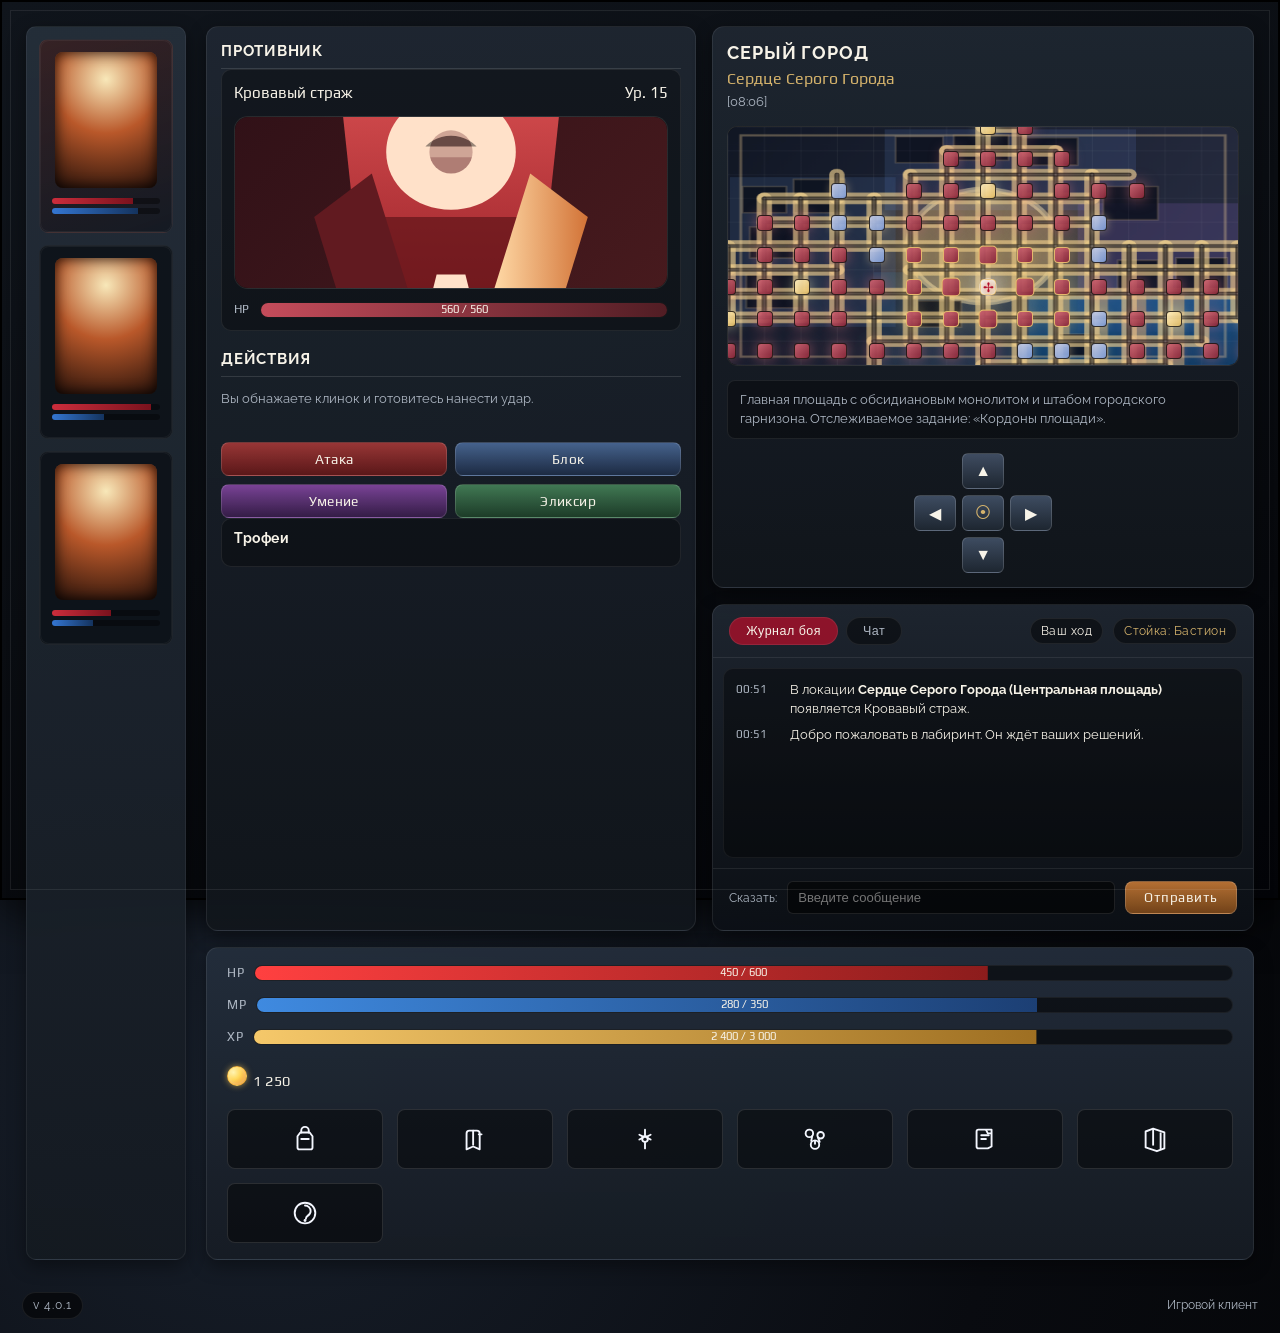
==== commit 9cbe0704: "Enable map panning and center control" ====
--- a/index.html
+++ b/index.html
@@ -57,7 +57,7 @@
                   </figure>
                   <div class="enemy-card__bars">
                     <div class="resource-bar">
-                      <label>НР</label>
+                      <span class="resource-bar__label">НР</span>
                       <div class="resource-bar__track">
                         <div class="resource-bar__value resource-bar__value--enemy" data-bar="enemy-hp" data-current="0" data-max="0" style="--value:0"></div>
                         <span class="resource-bar__text" data-bar-text="enemy-hp">0 / 0</span>
@@ -90,16 +90,18 @@
             </aside>
             <div class="map-panel">
               <header class="panel-title">
-                <h2>Лестница в Небеса</h2>
-                <p id="map-location">Цитадель Алого Сумрака</p>
+                <h2>Серый Город</h2>
+                <p id="map-location">Сердце Серого Города</p>
                 <span class="panel-subtitle" id="map-coords">[07:07]</span>
               </header>
-              <div class="map-viewport">
-                <canvas id="labyrinth-canvas" width="520" height="320" aria-label="Лабиринт Империи"></canvas>
-                <div id="map-overlay" class="map-overlay" aria-hidden="true"></div>
-                <div class="map-avatar" id="map-avatar" aria-hidden="true">✢</div>
-              </div>
-              <div class="map-intel" id="map-intel">Центральная цитадель. Угроза: 12.</div>
+              <div class="map-viewport" id="map-viewport">
+                <div class="map-stage" id="map-stage">
+                  <canvas id="labyrinth-canvas" width="520" height="320" aria-label="Лабиринт Империи"></canvas>
+                  <div id="map-overlay" class="map-overlay" aria-hidden="true"></div>
+                  <div class="map-avatar" id="map-avatar" aria-hidden="true">✢</div>
+                </div>
+              </div>
+              <div class="map-intel" id="map-intel">Главная площадь с обсидиановым монолитом. Угроза: 12.</div>
               <div class="map-controls" role="group" aria-label="Управление передвижением">
                 <button type="button" class="map-control" data-direction="north">▲</button>
                 <div class="map-control__middle">
@@ -143,46 +145,62 @@
             <div class="main-header__status">
               <div class="resource-bars resource-bars--column">
                 <div class="resource-bar">
-                  <label for="health-bar">HP</label>
+                  <span class="resource-bar__label">HP</span>
                   <div class="resource-bar__track">
                     <div id="health-bar" class="resource-bar__value resource-bar__value--hp" data-bar="player-hp" data-current="450" data-max="600" style="--value:0.75"></div>
                     <span class="resource-bar__text" data-bar-text="player-hp">450 / 600</span>
                   </div>
                 </div>
                 <div class="resource-bar">
-                  <label for="mana-bar">MP</label>
+                  <span class="resource-bar__label">MP</span>
                   <div class="resource-bar__track">
                     <div id="mana-bar" class="resource-bar__value resource-bar__value--mp" data-bar="player-mp" data-current="280" data-max="350" style="--value:0.8"></div>
                     <span class="resource-bar__text" data-bar-text="player-mp">280 / 350</span>
                   </div>
                 </div>
                 <div class="resource-bar">
-                  <label for="xp-bar">XP</label>
+                  <span class="resource-bar__label">XP</span>
                   <div class="resource-bar__track">
                     <div id="xp-bar" class="resource-bar__value resource-bar__value--xp" data-bar="player-xp" data-current="2400" data-max="3000" style="--value:0.8"></div>
                     <span class="resource-bar__text" data-bar-text="player-xp">2 400 / 3 000</span>
                   </div>
                 </div>
+                <div class="resource-bars__currency">
+                  <dl class="statline">
+                    <div class="statline__currency" title="Золото">
+                      <dt>
+                        <span class="statline__icon" aria-hidden="true"></span>
+                        <span class="sr-only">Золото</span>
+                      </dt>
+                      <dd id="player-gold">1 250</dd>
+                    </div>
+                  </dl>
+                </div>
               </div>
               <div class="main-header__commands" aria-label="Команды управления">
                 <div class="command-grid">
-                  <button type="button" class="command-button" data-command="inventory">Инвентарь</button>
-                  <button type="button" class="command-button" data-command="codex">Кодекс</button>
-                  <button type="button" class="command-button" data-command="skills">Навыки</button>
-                  <button type="button" class="command-button" data-command="attributes">Характеристики</button>
-                  <button type="button" class="command-button" data-command="quests">Квесты</button>
-                  <button type="button" class="command-button" data-command="map">Карта</button>
-                  <button type="button" class="command-button" data-command="help">Помощь</button>
-                </div>
-                <dl class="statline">
-                  <div class="statline__currency" title="Золото">
-                    <dt>
-                      <span class="statline__icon" aria-hidden="true"></span>
-                      <span class="sr-only">Золото</span>
-                    </dt>
-                    <dd id="player-gold">1 250</dd>
-                  </div>
-                </dl>
+                  <button type="button" class="command-button" data-command="inventory" aria-label="Инвентарь">
+                    <img class="command-button__icon" src="assets/icons/inventory.svg" alt="" aria-hidden="true">
+                  </button>
+                  <button type="button" class="command-button" data-command="codex" aria-label="Кодекс">
+                    <img class="command-button__icon" src="assets/icons/codex.svg" alt="" aria-hidden="true">
+                  </button>
+                  <button type="button" class="command-button" data-command="skills" aria-label="Навыки">
+                    <img class="command-button__icon" src="assets/icons/skills.svg" alt="" aria-hidden="true">
+                  </button>
+                  <button type="button" class="command-button" data-command="attributes" aria-label="Характеристики">
+                    <img class="command-button__icon" src="assets/icons/attributes.svg" alt="" aria-hidden="true">
+                  </button>
+                  <button type="button" class="command-button" data-command="quests" aria-label="Квесты">
+                    <img class="command-button__icon" src="assets/icons/quests.svg" alt="" aria-hidden="true">
+                  </button>
+                  <button type="button" class="command-button" data-command="map" aria-label="Карта">
+                    <img class="command-button__icon" src="assets/icons/map.svg" alt="" aria-hidden="true">
+                  </button>
+                  <button type="button" class="command-button" data-command="help" aria-label="Помощь">
+                    <img class="command-button__icon" src="assets/icons/help.svg" alt="" aria-hidden="true">
+                  </button>
+                </div>
               </div>
             </div>
           </header>
--- a/styles.css
+++ b/styles.css
@@ -171,7 +171,7 @@
   flex: 1;
   display: flex;
   flex-direction: column;
-  gap: 24px;
+  gap: 16px;
 }
 
 .main-header {
@@ -203,6 +203,15 @@
   gap: 14px;
 }
 
+.resource-bars__currency {
+  margin-top: 6px;
+}
+
+.resource-bars__currency .statline {
+  margin: 0;
+  width: 100%;
+}
+
 .main-header__commands {
   display: flex;
   flex-direction: column;
@@ -210,26 +219,27 @@
   align-items: flex-start;
 }
 
-.main-header__commands .statline {
-  max-width: 260px;
-}
-
 .command-grid {
   display: grid;
-  grid-template-columns: repeat(2, minmax(120px, 1fr));
-  gap: 10px 14px;
+  grid-template-columns: repeat(2, minmax(72px, 1fr));
+  gap: 14px;
   width: 100%;
 }
 
 .resource-bar {
-  display: flex;
-  flex-direction: column;
-  gap: 4px;
+  display: grid;
+  grid-template-columns: auto 1fr;
+  align-items: center;
+  gap: 10px;
   font-size: 0.78rem;
 }
 
-.resource-bar label {
+.resource-bar__label {
   color: var(--text-dim);
+  font-family: 'Play', sans-serif;
+  font-size: 0.8rem;
+  letter-spacing: 0.04em;
+  text-transform: uppercase;
 }
 
 .resource-bar__track {
@@ -340,8 +350,8 @@
 .main-top {
   display: grid;
   grid-template-columns: minmax(240px, 0.85fr) minmax(480px, 1.2fr) minmax(300px, 0.95fr);
-  gap: 24px;
-  min-height: 320px;
+  gap: 18px;
+  min-height: 260px;
   align-items: stretch;
   grid-template-areas: 'intel map log';
 }
@@ -351,7 +361,7 @@
   background: linear-gradient(180deg, rgba(31, 39, 50, 0.92), rgba(17, 22, 28, 0.94));
   border: 1px solid rgba(255, 255, 255, 0.08);
   border-radius: 12px;
-  padding: 16px;
+  padding: 14px;
   box-shadow: var(--shadow-soft);
   display: flex;
   flex-direction: column;
@@ -392,12 +402,26 @@
 .map-viewport {
   position: relative;
   width: 100%;
-  min-height: 280px;
+  min-height: 240px;
   flex: 1;
   border-radius: 10px;
   overflow: hidden;
   border: 1px solid rgba(255, 255, 255, 0.12);
   background: radial-gradient(circle at 60% 20%, rgba(163, 183, 201, 0.08), rgba(0, 0, 0, 0.75));
+  cursor: grab;
+}
+
+.map-viewport.is-dragging {
+  cursor: grabbing;
+}
+
+.map-stage {
+  position: absolute;
+  inset: 0;
+  width: 100%;
+  height: 100%;
+  touch-action: none;
+  will-change: transform;
 }
 
 #labyrinth-canvas {
@@ -415,55 +439,56 @@
 
 .map-node {
   position: absolute;
-  width: 14px;
-  height: 14px;
-  border-radius: 50%;
-  border: 1px solid rgba(0, 0, 0, 0.7);
-  background: var(--accent-blue);
+  width: 16px;
+  height: 16px;
+  border-radius: 4px;
+  border: 1px solid rgba(26, 22, 18, 0.85);
+  background: linear-gradient(135deg, rgba(242, 212, 154, 0.92), rgba(191, 153, 94, 0.92));
   transform: translate(-50%, -50%);
   pointer-events: auto;
   cursor: pointer;
-  transition: transform 0.2s ease, box-shadow 0.2s ease;
+  transition: transform 0.2s ease, box-shadow 0.2s ease, filter 0.2s ease;
+  box-shadow: 0 0 10px rgba(244, 210, 150, 0.45);
   z-index: 5;
 }
 
 .map-node[data-type="stronghold"] {
-  background: var(--accent-gold);
-  box-shadow: 0 0 12px rgba(213, 179, 108, 0.6);
+  background: linear-gradient(135deg, rgba(255, 238, 190, 0.95), rgba(226, 188, 102, 0.95));
+  box-shadow: 0 0 14px rgba(255, 236, 190, 0.6);
 }
 
 .map-node[data-type="encounter"] {
-  background: var(--accent-red);
-  box-shadow: 0 0 12px rgba(179, 15, 42, 0.6);
+  background: linear-gradient(135deg, rgba(206, 100, 114, 0.95), rgba(138, 40, 58, 0.95));
+  box-shadow: 0 0 14px rgba(214, 112, 124, 0.6);
 }
 
 .map-node[data-type="step"] {
-  background: var(--accent-blue);
+  background: linear-gradient(135deg, rgba(196, 204, 230, 0.95), rgba(124, 154, 212, 0.95));
 }
 
 .map-node[data-type="treasure"] {
-  background: var(--accent-green);
-  box-shadow: 0 0 12px rgba(63, 161, 104, 0.6);
+  background: linear-gradient(135deg, rgba(162, 214, 187, 0.95), rgba(96, 168, 136, 0.95));
+  box-shadow: 0 0 14px rgba(134, 192, 160, 0.6);
 }
 
 .map-node:hover,
 .map-node.is-adjacent {
-  transform: translate(-50%, -50%) scale(1.2);
-  box-shadow: 0 0 12px rgba(255, 255, 255, 0.4);
+  transform: translate(-50%, -50%) scale(1.18);
+  box-shadow: 0 0 18px rgba(255, 245, 220, 0.6);
 }
 
 .map-node.is-current {
-  background: var(--text-bright);
-  box-shadow: 0 0 14px rgba(255, 255, 255, 0.8);
+  background: linear-gradient(135deg, rgba(255, 255, 255, 0.95), rgba(236, 216, 178, 0.95));
+  box-shadow: 0 0 18px rgba(255, 255, 255, 0.85);
 }
 
 .map-node.has-quest {
-  border-color: rgba(236, 196, 112, 0.85);
-  box-shadow: 0 0 14px rgba(236, 196, 112, 0.6);
+  border-color: rgba(236, 196, 112, 0.9);
+  box-shadow: 0 0 18px rgba(236, 196, 112, 0.7);
 }
 
 .map-node.is-current.has-quest {
-  box-shadow: 0 0 16px rgba(255, 255, 255, 0.85), 0 0 20px rgba(236, 196, 112, 0.55);
+  box-shadow: 0 0 20px rgba(255, 255, 255, 0.9), 0 0 22px rgba(236, 196, 112, 0.6);
 }
 
 .map-avatar {
@@ -484,7 +509,7 @@
 }
 
 .map-intel {
-  min-height: 46px;
+  min-height: 38px;
   background: rgba(0, 0, 0, 0.35);
   border-radius: 8px;
   border: 1px solid rgba(255, 255, 255, 0.08);
@@ -605,7 +630,7 @@
   margin: 0;
 }
 
-.enemy-card__bars label {
+.enemy-card__bars .resource-bar__label {
   font-size: 0.75rem;
 }
 
@@ -713,7 +738,7 @@
 
 .main-log {
   height: 100%;
-  min-height: 360px;
+  min-height: 280px;
   display: flex;
   flex-direction: column;
   background: linear-gradient(180deg, rgba(32, 40, 50, 0.9), rgba(12, 16, 22, 0.95));
@@ -773,18 +798,18 @@
 .log-viewport {
   flex: 1;
   position: relative;
-  padding: 12px;
-  display: grid;
-  min-height: 260px;
+  padding: 10px;
+  display: grid;
+  min-height: 210px;
 }
 
 .log-panel {
   position: absolute;
-  inset: 12px;
+  inset: 10px;
   background: rgba(0, 0, 0, 0.38);
   border-radius: 10px;
   border: 1px solid rgba(255, 255, 255, 0.06);
-  padding: 14px;
+  padding: 12px;
   overflow-y: auto;
   opacity: 0;
   pointer-events: none;
@@ -2385,14 +2410,37 @@
 .command-button {
   background: rgba(0, 0, 0, 0.45);
   border: 1px solid rgba(255, 255, 255, 0.12);
-  border-radius: 6px;
-  padding: 8px 12px;
+  border-radius: 8px;
+  padding: 14px;
   color: var(--text-bright);
-  font-size: 0.78rem;
-  letter-spacing: 0.04em;
   cursor: pointer;
   width: 100%;
-  text-align: center;
+  display: flex;
+  align-items: center;
+  justify-content: center;
+  transition: border-color 0.2s ease, box-shadow 0.2s ease, transform 0.2s ease;
+}
+
+.command-button:hover,
+.command-button:focus-visible {
+  border-color: var(--accent-gold);
+  box-shadow: 0 0 12px rgba(255, 170, 72, 0.25);
+  transform: translateY(-1px);
+}
+
+.command-button__icon {
+  width: 30px;
+  height: 30px;
+  display: block;
+  object-fit: contain;
+  filter: drop-shadow(0 0 0 rgba(0, 0, 0, 0));
+  transition: transform 0.2s ease, filter 0.2s ease;
+}
+
+.command-button:hover .command-button__icon,
+.command-button:focus-visible .command-button__icon {
+  transform: scale(1.05);
+  filter: drop-shadow(0 0 8px rgba(255, 170, 72, 0.4));
 }
 
 .client-footer {
@@ -2419,7 +2467,7 @@
   }
 
   .main-top {
-    gap: 20px;
+    gap: 16px;
   }
 }
 
@@ -2447,7 +2495,7 @@
   }
 
   .main-log {
-    min-height: 320px;
+    min-height: 240px;
   }
 }
 
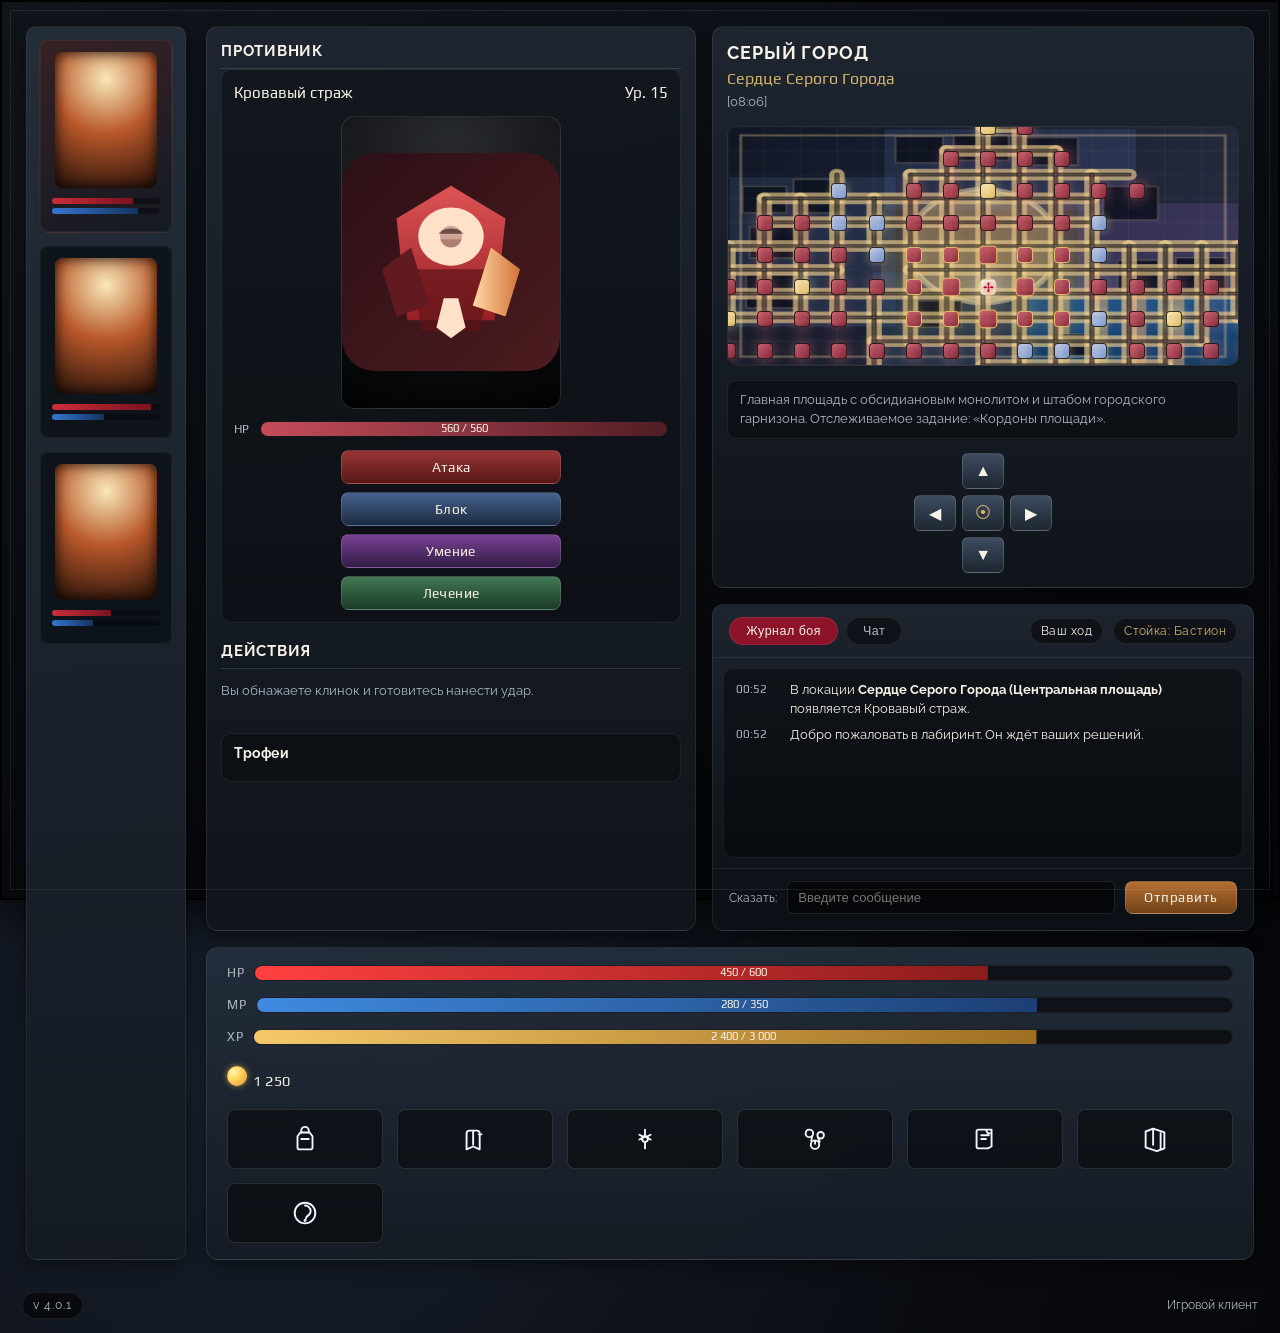
==== commit a4223bab: "Adjust enemy card layout and actions" ====
--- a/index.html
+++ b/index.html
@@ -64,6 +64,14 @@
                       </div>
                     </div>
                   </div>
+                  <div class="enemy-card__actions">
+                    <div class="action-buttons">
+                      <button type="button" class="action-button" data-action="attack">Атака</button>
+                      <button type="button" class="action-button" data-action="defend">Блок</button>
+                      <button type="button" class="action-button" data-action="skill">Умение</button>
+                      <button type="button" class="action-button" data-action="heal">Лечение</button>
+                    </div>
+                  </div>
                   <div class="enemy-card__intel" id="enemy-intel" hidden aria-hidden="true">
                     <p class="enemy-card__status" id="enemy-status">Разведданные обновляются…</p>
                     <dl class="enemy-stats">
@@ -76,12 +84,6 @@
               <div class="intel-section">
                 <h3>Действия</h3>
                 <p id="action-readout" class="action-readout">Вы обнажаете клинок и готовитесь нанести удар.</p>
-                <div class="action-buttons">
-                  <button type="button" class="action-button" data-action="attack">Атака</button>
-                  <button type="button" class="action-button" data-action="defend">Блок</button>
-                  <button type="button" class="action-button" data-action="skill">Умение</button>
-                  <button type="button" class="action-button" data-action="heal">Эликсир</button>
-                </div>
                 <div class="loot-panel">
                   <h4>Трофеи</h4>
                   <ul id="loot-list" class="loot-list"></ul>
--- a/styles.css
+++ b/styles.css
@@ -584,9 +584,10 @@
 
 .enemy-card__portrait {
   position: relative;
-  width: 100%;
-  aspect-ratio: 5 / 2;
-  margin: 0;
+  width: 78%;
+  max-width: 220px;
+  aspect-ratio: 3 / 4;
+  margin: 0 auto;
   border-radius: 14px;
   overflow: hidden;
   border: 1px solid rgba(255, 255, 255, 0.12);
@@ -613,8 +614,20 @@
 .enemy-card__portrait img {
   width: 100%;
   height: 100%;
-  object-fit: cover;
+  object-fit: contain;
+  object-position: center;
   filter: drop-shadow(0 6px 12px rgba(0, 0, 0, 0.55));
+  background: radial-gradient(circle at 50% 20%, rgba(255, 255, 255, 0.08), rgba(0, 0, 0, 0.65));
+}
+
+.enemy-card__actions {
+  display: flex;
+  justify-content: center;
+}
+
+.enemy-card__actions .action-buttons {
+  width: 78%;
+  max-width: 220px;
 }
 
 .enemy-card__intel {
@@ -647,8 +660,8 @@
 }
 
 .action-buttons {
-  display: grid;
-  grid-template-columns: repeat(2, minmax(0, 1fr));
+  display: flex;
+  flex-direction: column;
   gap: 8px;
 }
 
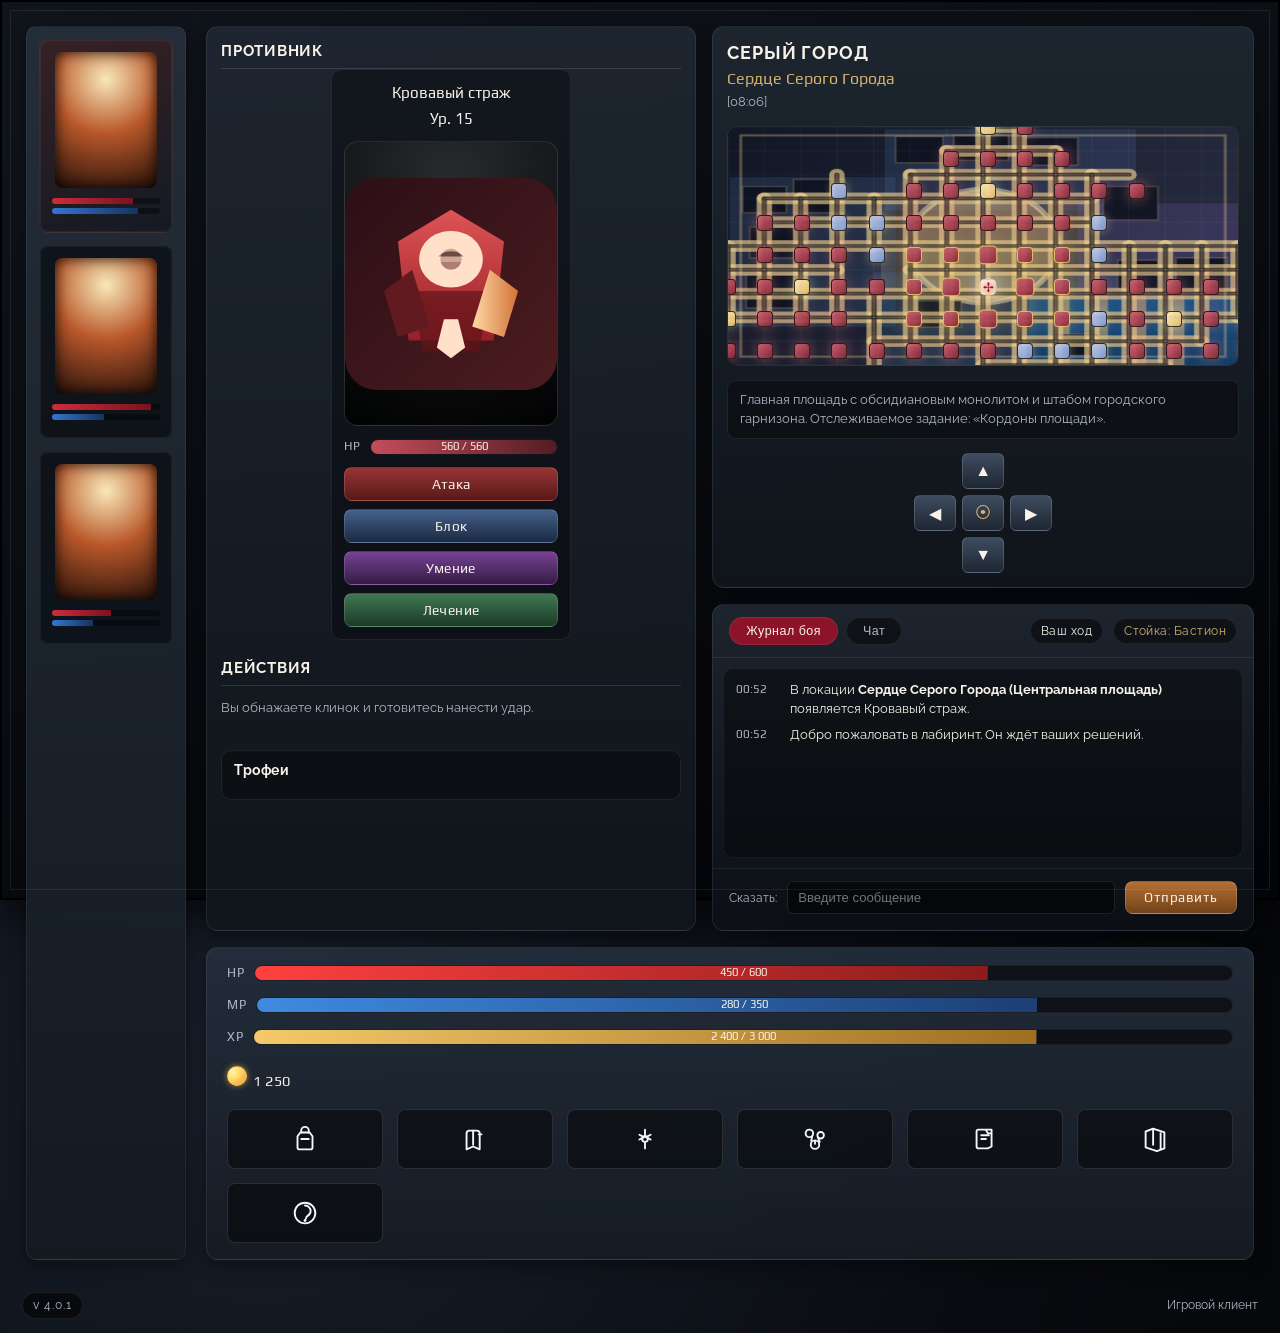
==== commit 05785a09: "Add manual chat scroll controls" ====
--- a/index.html
+++ b/index.html
@@ -132,6 +132,10 @@
                 <div class="log-panel" data-log="chat" role="tabpanel" aria-hidden="true">
                   <ol id="chat-log" class="log-list log-list--chat"></ol>
                 </div>
+                <button type="button" id="chat-scroll-bottom" class="chat-scroll-bottom" aria-label="Прокрутить чат вниз">
+                  <span class="chat-scroll-bottom__icon" aria-hidden="true">⌄</span>
+                  <span class="sr-only">Прокрутить чат вниз</span>
+                </button>
               </div>
               <footer class="log-footer">
                 <form id="chat-form" class="chat-form" autocomplete="off">
--- a/styles.css
+++ b/styles.css
@@ -565,7 +565,9 @@
   padding-bottom: 6px;
 }
 
+
 .enemy-card {
+  --enemy-card-width: 240px;
   background: rgba(0, 0, 0, 0.35);
   border-radius: 10px;
   border: 1px solid rgba(255, 255, 255, 0.08);
@@ -573,21 +575,28 @@
   display: grid;
   gap: 12px;
   align-content: start;
+  justify-items: center;
+  width: min(100%, var(--enemy-card-width));
+  margin: 0 auto;
+  text-align: center;
 }
 
 .enemy-card__header {
   display: flex;
-  justify-content: space-between;
+  flex-direction: column;
+  align-items: center;
+  gap: 4px;
   font-family: 'Play', sans-serif;
   font-size: 0.95rem;
+  width: 100%;
 }
 
 .enemy-card__portrait {
   position: relative;
-  width: 78%;
-  max-width: 220px;
+  width: 100%;
+  max-width: var(--enemy-card-width);
   aspect-ratio: 3 / 4;
-  margin: 0 auto;
+  margin: 0;
   border-radius: 14px;
   overflow: hidden;
   border: 1px solid rgba(255, 255, 255, 0.12);
@@ -623,24 +632,29 @@
 .enemy-card__actions {
   display: flex;
   justify-content: center;
+  width: 100%;
 }
 
 .enemy-card__actions .action-buttons {
-  width: 78%;
-  max-width: 220px;
+  width: 100%;
+  max-width: var(--enemy-card-width);
 }
 
 .enemy-card__intel {
   display: none;
 }
 
+
 .enemy-card__bars {
   display: grid;
   gap: 4px;
+  width: 100%;
+  max-width: var(--enemy-card-width);
 }
 
 .enemy-card__bars .resource-bar {
   margin: 0;
+  text-align: left;
 }
 
 .enemy-card__bars .resource-bar__label {
@@ -814,6 +828,43 @@
   padding: 10px;
   display: grid;
   min-height: 210px;
+}
+
+.chat-scroll-bottom {
+  position: absolute;
+  right: 20px;
+  bottom: 20px;
+  width: 40px;
+  height: 40px;
+  border-radius: 50%;
+  border: 1px solid rgba(255, 255, 255, 0.14);
+  background: linear-gradient(180deg, rgba(30, 40, 52, 0.92) 0%, rgba(12, 16, 24, 0.95) 100%);
+  color: var(--accent-blue);
+  display: inline-flex;
+  align-items: center;
+  justify-content: center;
+  font-size: 1.2rem;
+  line-height: 1;
+  opacity: 0;
+  pointer-events: none;
+  transform: translateY(8px);
+  transition: opacity 0.2s ease, transform 0.2s ease, border-color 0.2s ease, box-shadow 0.2s ease;
+}
+
+.chat-scroll-bottom.is-active {
+  opacity: 1;
+  pointer-events: auto;
+  transform: translateY(0);
+}
+
+.chat-scroll-bottom:hover,
+.chat-scroll-bottom:focus-visible {
+  border-color: rgba(88, 180, 255, 0.6);
+  box-shadow: 0 0 14px rgba(80, 160, 255, 0.45);
+}
+
+.chat-scroll-bottom__icon {
+  pointer-events: none;
 }
 
 .log-panel {
